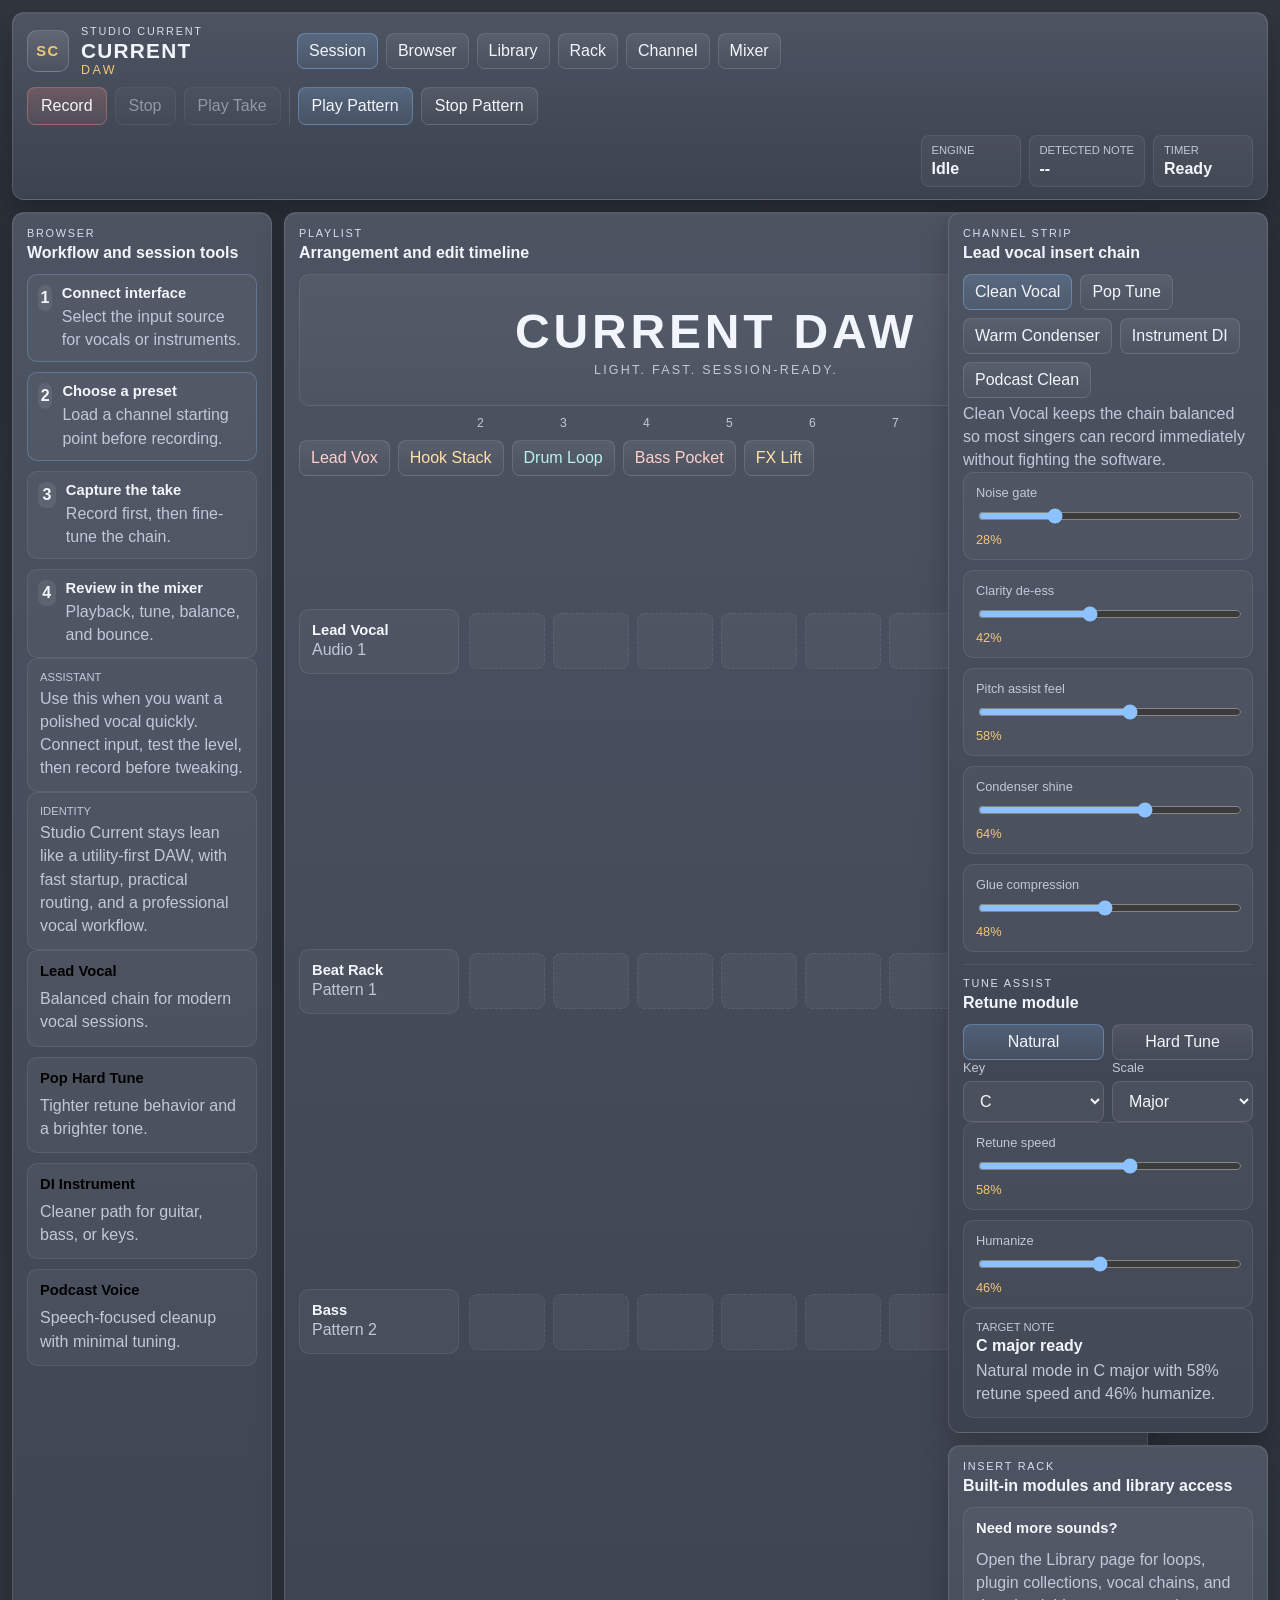
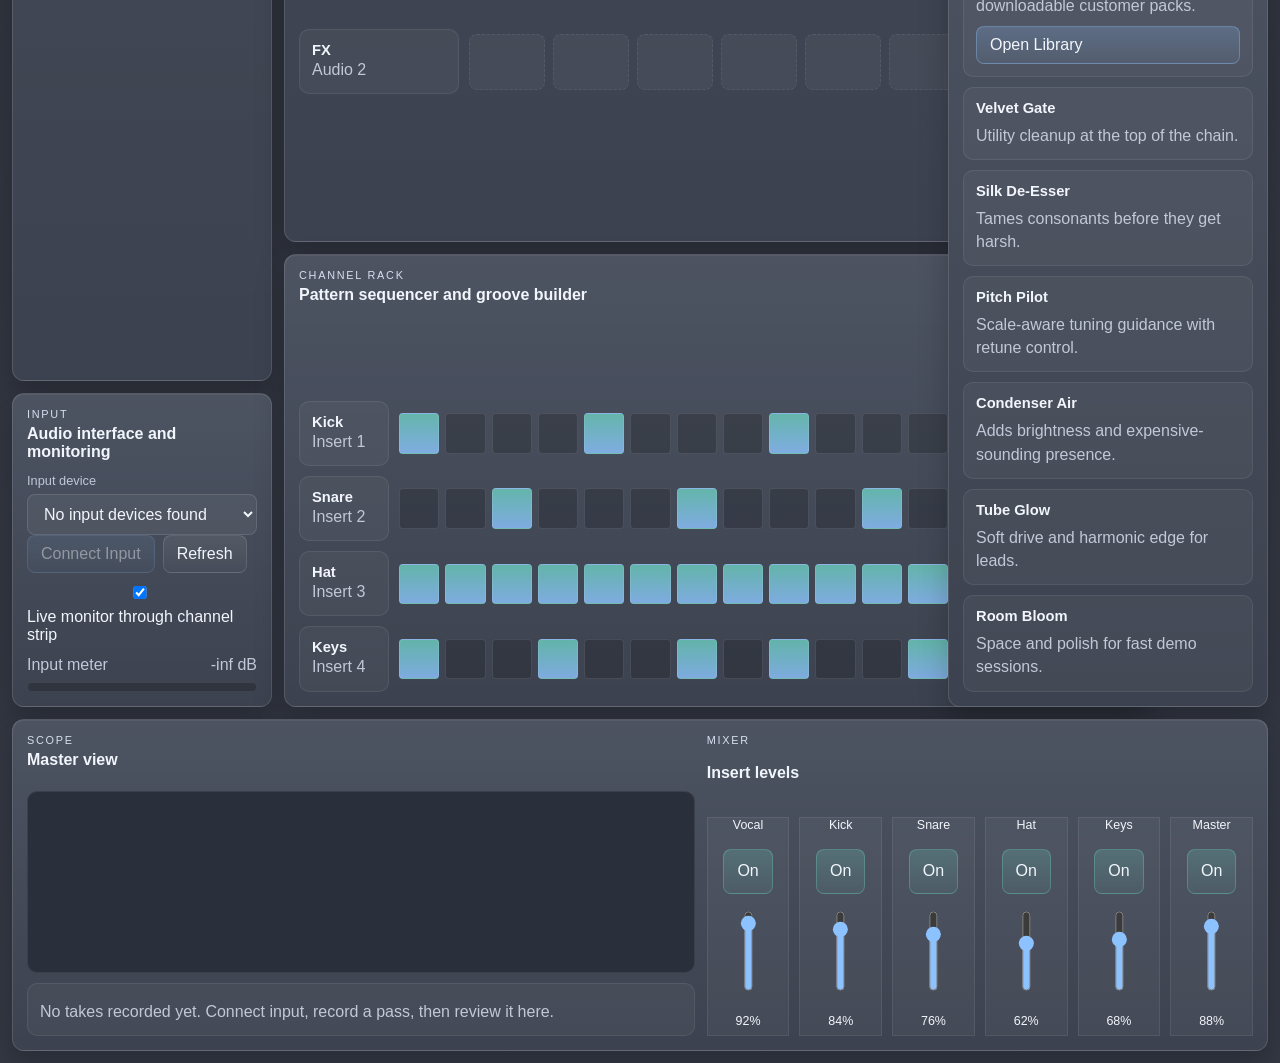
==== index.html @ 06630747 "Initial Studio Current prototype" ====
<!DOCTYPE html>
<html lang="en">
  <head>
    <meta charset="UTF-8" />
    <meta name="viewport" content="width=device-width, initial-scale=1.0" />
    <title>Studio Current</title>
    <meta
      name="description"
      content="Studio Current is a vocal-first music production platform with recording, tuning, sequencing, and mixing built into a premium studio workflow."
    />
    <meta name="theme-color" content="#0b0d12" />
    <meta property="og:title" content="Studio Current" />
    <meta
      property="og:description"
      content="A vocal-first DAW experience with modern tuning, sequencing, and mixing tools."
    />
    <meta property="og:type" content="website" />
    <meta property="og:url" content="https://www.studiocurrentdaw.com" />
    <link rel="canonical" href="https://www.studiocurrentdaw.com" />
    <link rel="manifest" href="./site.webmanifest" />
    <link rel="stylesheet" href="./styles.css" />
  </head>
  <body>
    <div class="daw-shell">
      <div class="scene-decor" aria-hidden="true">
        <div class="scene-arch"></div>
        <div class="speaker speaker-left">
          <span class="speaker-ring speaker-ring-top"></span>
          <span class="speaker-ring speaker-ring-bottom"></span>
        </div>
        <div class="speaker speaker-right">
          <span class="speaker-ring speaker-ring-top"></span>
          <span class="speaker-ring speaker-ring-bottom"></span>
        </div>
        <div class="wave-band wave-band-left"></div>
        <div class="wave-band wave-band-right"></div>
        <div class="equalizer-aura">
          <span></span>
          <span></span>
          <span></span>
          <span></span>
          <span></span>
          <span></span>
          <span></span>
          <span></span>
        </div>
      </div>

      <header class="topbar glass-card">
        <div class="brand-mini">
          <div class="brand-lockup">
            <span class="brand-mark">SC</span>
            <div>
              <p class="eyebrow">Studio Current</p>
              <strong class="brand-title">CURRENT</strong>
              <span class="brand-subtitle">DAW</span>
            </div>
          </div>
        </div>

        <nav class="nav-cluster" aria-label="Main navigation">
          <button class="nav-chip active" data-target="session">Session</button>
          <button class="nav-chip" data-target="workflow">Browser</button>
          <a class="nav-chip nav-link" href="./library.html">Library</a>
          <button class="nav-chip" data-target="plugins">Rack</button>
          <button class="nav-chip" data-target="vocal">Channel</button>
          <button class="nav-chip" data-target="mix">Mixer</button>
        </nav>

        <div class="transport-strip">
          <button id="record-button" class="record-button">Record</button>
          <button id="stop-button" class="secondary-button" disabled>Stop</button>
          <button id="play-last-button" class="secondary-button" disabled>Play Take</button>
          <div class="divider"></div>
          <button id="pattern-play" class="primary-button">Play Pattern</button>
          <button id="pattern-stop" class="secondary-button">Stop Pattern</button>
        </div>

        <div class="status-strip">
          <div>
            <span class="status-label">Engine</span>
            <strong id="status-text">Idle</strong>
          </div>
          <div>
            <span class="status-label">Detected note</span>
            <strong id="pitch-text">--</strong>
          </div>
          <div>
            <span class="status-label">Timer</span>
            <strong id="recording-timer">Ready</strong>
          </div>
        </div>
      </header>

      <div class="workspace-grid">
        <aside class="left-column">
          <section class="browser-panel glass-card" id="workflow">
            <div class="section-heading">
              <p class="section-kicker">Browser</p>
              <h2>Workflow and session tools</h2>
            </div>

            <div class="workflow-steps">
              <div class="workflow-step pending" id="step-connect">
                <span>1</span>
                <div>
                  <strong>Connect interface</strong>
                  <p>Select the input source for vocals or instruments.</p>
                </div>
              </div>
              <div class="workflow-step pending" id="step-preset">
                <span>2</span>
                <div>
                  <strong>Choose a preset</strong>
                  <p>Load a channel starting point before recording.</p>
                </div>
              </div>
              <div class="workflow-step pending" id="step-record">
                <span>3</span>
                <div>
                  <strong>Capture the take</strong>
                  <p>Record first, then fine-tune the chain.</p>
                </div>
              </div>
              <div class="workflow-step pending" id="step-review">
                <span>4</span>
                <div>
                  <strong>Review in the mixer</strong>
                  <p>Playback, tune, balance, and bounce.</p>
                </div>
              </div>
            </div>

            <div class="assistant-note">
              <span class="status-label">Assistant</span>
              <p id="assistant-text">Start with a preset, connect your interface, and record before touching every control.</p>
            </div>

            <div class="brand-note">
              <span class="status-label">Identity</span>
              <p>Studio Current stays lean like a utility-first DAW, with fast startup, practical routing, and a professional vocal workflow.</p>
            </div>

            <div class="quick-start-stack">
              <button class="quick-start-card" data-preset="clean-vocal">
                <strong>Lead Vocal</strong>
                <p>Balanced chain for modern vocal sessions.</p>
              </button>
              <button class="quick-start-card" data-preset="pop-tune">
                <strong>Pop Hard Tune</strong>
                <p>Tighter retune behavior and a brighter tone.</p>
              </button>
              <button class="quick-start-card" data-preset="instrument-di">
                <strong>DI Instrument</strong>
                <p>Cleaner path for guitar, bass, or keys.</p>
              </button>
              <button class="quick-start-card" data-preset="podcast-clean">
                <strong>Podcast Voice</strong>
                <p>Speech-focused cleanup with minimal tuning.</p>
              </button>
            </div>
          </section>

          <section class="device-panel glass-card" id="session">
            <div class="section-heading">
              <p class="section-kicker">Input</p>
              <h2>Audio interface and monitoring</h2>
            </div>

            <label class="field">
              <span>Input device</span>
              <select id="input-device"></select>
            </label>

            <div class="button-row">
              <button id="connect-button" class="primary-button">Connect Input</button>
              <button id="refresh-button" class="secondary-button">Refresh</button>
            </div>

            <label class="toggle">
              <input type="checkbox" id="monitor-toggle" checked />
              <span>Live monitor through channel strip</span>
            </label>

            <div class="meter-block">
              <div class="meter-header">
                <span>Input meter</span>
                <span id="level-text">-inf dB</span>
              </div>
              <div class="meter-track">
                <div id="level-fill" class="meter-fill"></div>
              </div>
            </div>
          </section>
        </aside>

        <main class="center-column">
          <section class="playlist-panel glass-card">
            <div class="section-heading">
              <p class="section-kicker">Playlist</p>
              <h2>Arrangement and edit timeline</h2>
            </div>

            <div class="signature-stage" aria-hidden="true">
              <div class="wave-crown">
                <span></span>
                <span></span>
                <span></span>
                <span></span>
                <span></span>
                <span></span>
                <span></span>
                <span></span>
                <span></span>
                <span></span>
                <span></span>
                <span></span>
              </div>
              <div class="signature-lockup">
                <strong class="signature-current">CURRENT DAW</strong>
                <span class="signature-daw">Light. Fast. Session-ready.</span>
              </div>
              <div class="signature-glow signature-glow-left"></div>
              <div class="signature-glow signature-glow-right"></div>
            </div>

            <div class="timeline-ruler">
              <span>1</span>
              <span>2</span>
              <span>3</span>
              <span>4</span>
              <span>5</span>
              <span>6</span>
              <span>7</span>
              <span>8</span>
            </div>

            <div class="playlist-browser">
              <button class="clip-pill accent-coral" draggable="true" data-clip="Lead Vox">Lead Vox</button>
              <button class="clip-pill accent-gold" draggable="true" data-clip="Hook Stack">Hook Stack</button>
              <button class="clip-pill accent-teal" draggable="true" data-clip="Drum Loop">Drum Loop</button>
              <button class="clip-pill accent-coral" draggable="true" data-clip="Bass Pocket">Bass Pocket</button>
              <button class="clip-pill accent-gold" draggable="true" data-clip="FX Lift">FX Lift</button>
            </div>

            <div class="playlist-lanes">
              <div class="playlist-lane">
                <div class="lane-meta">
                  <strong>Lead Vocal</strong>
                  <span>Audio 1</span>
                </div>
                <div class="timeline-row" data-lane="lead"></div>
              </div>
              <div class="playlist-lane">
                <div class="lane-meta">
                  <strong>Beat Rack</strong>
                  <span>Pattern 1</span>
                </div>
                <div class="timeline-row" data-lane="beat"></div>
              </div>
              <div class="playlist-lane">
                <div class="lane-meta">
                  <strong>Bass</strong>
                  <span>Pattern 2</span>
                </div>
                <div class="timeline-row" data-lane="bass"></div>
              </div>
              <div class="playlist-lane">
                <div class="lane-meta">
                  <strong>FX</strong>
                  <span>Audio 2</span>
                </div>
                <div class="timeline-row" data-lane="fx"></div>
              </div>
            </div>
          </section>

          <section class="pattern-panel glass-card">
            <div class="section-heading">
              <p class="section-kicker">Channel Rack</p>
              <h2>Pattern sequencer and groove builder</h2>
            </div>

            <div class="sequencer-toolbar">
              <label class="bpm-field">
                <span>BPM</span>
                <input type="range" id="bpm-control" min="70" max="170" value="118" />
                <output id="bpm-value">118</output>
              </label>
            </div>

            <div class="step-grid">
              <div class="step-row" data-lane="kick">
                <div class="step-label">
                  <strong>Kick</strong>
                  <span>Insert 1</span>
                </div>
                <div class="step-buttons"></div>
              </div>
              <div class="step-row" data-lane="snare">
                <div class="step-label">
                  <strong>Snare</strong>
                  <span>Insert 2</span>
                </div>
                <div class="step-buttons"></div>
              </div>
              <div class="step-row" data-lane="hat">
                <div class="step-label">
                  <strong>Hat</strong>
                  <span>Insert 3</span>
                </div>
                <div class="step-buttons"></div>
              </div>
              <div class="step-row" data-lane="keys">
                <div class="step-label">
                  <strong>Keys</strong>
                  <span>Insert 4</span>
                </div>
                <div class="step-buttons"></div>
              </div>
            </div>
          </section>
        </main>

        <aside class="right-column">
          <section class="channel-panel glass-card" id="vocal">
            <div class="section-heading">
              <p class="section-kicker">Channel Strip</p>
              <h2>Lead vocal insert chain</h2>
            </div>

            <div class="preset-toolbar">
              <button class="preset-pill active" data-preset="clean-vocal">Clean Vocal</button>
              <button class="preset-pill" data-preset="pop-tune">Pop Tune</button>
              <button class="preset-pill" data-preset="warm-condenser">Warm Condenser</button>
              <button class="preset-pill" data-preset="instrument-di">Instrument DI</button>
              <button class="preset-pill" data-preset="podcast-clean">Podcast Clean</button>
            </div>

            <p class="helper-text" id="preset-description">
              Clean Vocal keeps the chain balanced so most singers can record immediately without fighting the software.
            </p>

            <div class="control-list">
              <label class="slider-field">
                <span>Noise gate</span>
                <input type="range" id="gate-control" min="0" max="100" value="28" />
                <output id="gate-value">28%</output>
              </label>
              <label class="slider-field">
                <span>Clarity de-ess</span>
                <input type="range" id="deess-control" min="0" max="100" value="42" />
                <output id="deess-value">42%</output>
              </label>
              <label class="slider-field">
                <span>Pitch assist feel</span>
                <input type="range" id="pitch-control" min="0" max="100" value="58" />
                <output id="pitch-value">58%</output>
              </label>
              <label class="slider-field">
                <span>Condenser shine</span>
                <input type="range" id="air-control" min="0" max="100" value="64" />
                <output id="air-value">64%</output>
              </label>
              <label class="slider-field">
                <span>Glue compression</span>
                <input type="range" id="comp-control" min="0" max="100" value="48" />
                <output id="comp-value">48%</output>
              </label>
            </div>

            <div class="tune-panel">
              <div class="section-heading compact-heading">
                <p class="section-kicker">Tune Assist</p>
                <h2>Retune module</h2>
              </div>

              <div class="mode-row">
                <button class="mode-pill active" type="button" data-mode="natural">Natural</button>
                <button class="mode-pill" type="button" data-mode="hard">Hard Tune</button>
              </div>

              <div class="select-grid">
                <label class="field">
                  <span>Key</span>
                  <select id="key-select">
                    <option value="C">C</option>
                    <option value="C#">C#</option>
                    <option value="D">D</option>
                    <option value="D#">D#</option>
                    <option value="E">E</option>
                    <option value="F">F</option>
                    <option value="F#">F#</option>
                    <option value="G">G</option>
                    <option value="G#">G#</option>
                    <option value="A">A</option>
                    <option value="A#">A#</option>
                    <option value="B">B</option>
                  </select>
                </label>
                <label class="field">
                  <span>Scale</span>
                  <select id="scale-select">
                    <option value="major">Major</option>
                    <option value="minor">Minor</option>
                    <option value="pentatonic">Pentatonic</option>
                    <option value="chromatic">Chromatic</option>
                  </select>
                </label>
              </div>

              <div class="control-list compact-list">
                <label class="slider-field">
                  <span>Retune speed</span>
                  <input type="range" id="retune-control" min="0" max="100" value="68" />
                  <output id="retune-value">68%</output>
                </label>
                <label class="slider-field">
                  <span>Humanize</span>
                  <input type="range" id="humanize-control" min="0" max="100" value="34" />
                  <output id="humanize-value">34%</output>
                </label>
              </div>

              <div class="target-panel">
                <span class="status-label">Target note</span>
                <strong id="target-note">C major ready</strong>
                <p id="tune-summary">Natural mode keeps note guidance smoother and less robotic.</p>
              </div>
            </div>
          </section>

          <section class="plugin-panel glass-card" id="plugins">
            <div class="section-heading">
              <p class="section-kicker">Insert Rack</p>
              <h2>Built-in modules and library access</h2>
            </div>

            <div class="plugin-library-callout">
              <strong>Need more sounds?</strong>
              <p>Open the Library page for loops, plugin collections, vocal chains, and downloadable customer packs.</p>
              <a class="primary-button inline-link" href="./library.html">Open Library</a>
            </div>

            <div class="plugin-cards">
              <div class="plugin-card">
                <strong>Velvet Gate</strong>
                <p>Utility cleanup at the top of the chain.</p>
              </div>
              <div class="plugin-card">
                <strong>Silk De-Esser</strong>
                <p>Tames consonants before they get harsh.</p>
              </div>
              <div class="plugin-card">
                <strong>Pitch Pilot</strong>
                <p>Scale-aware tuning guidance with retune control.</p>
              </div>
              <div class="plugin-card">
                <strong>Condenser Air</strong>
                <p>Adds brightness and expensive-sounding presence.</p>
              </div>
              <div class="plugin-card">
                <strong>Tube Glow</strong>
                <p>Soft drive and harmonic edge for leads.</p>
              </div>
              <div class="plugin-card">
                <strong>Room Bloom</strong>
                <p>Space and polish for fast demo sessions.</p>
              </div>
            </div>
          </section>
        </aside>
      </div>

      <footer class="bottom-dock glass-card" id="mix">
        <section class="scope-panel">
          <div class="section-heading compact-heading">
            <p class="section-kicker">Scope</p>
            <h2>Master view</h2>
          </div>
          <canvas id="visualizer" width="960" height="260" aria-label="Live waveform visualizer"></canvas>
          <div class="take-zone">
            <div id="take-empty" class="take-empty">No takes recorded yet. Connect input, record a pass, then review it here.</div>
            <div id="take-player" class="take-player hidden">
              <audio id="take-audio" controls></audio>
              <a id="download-link" class="secondary-button download-link" download="studio-current-take.webm">Download Take</a>
            </div>
          </div>
        </section>

        <section class="mixer-panel">
          <div class="section-heading compact-heading">
            <p class="section-kicker">Mixer</p>
            <h2>Insert levels</h2>
          </div>

          <div class="mixer-strips" id="mixer-strips">
            <div class="mixer-strip" data-strip="vocal">
              <span class="strip-name">Vocal</span>
              <button class="strip-toggle active" data-action="mute">Mute</button>
              <input class="strip-fader" data-strip="vocal" type="range" min="0" max="100" value="92" orient="vertical" />
              <span class="strip-readout" data-readout="vocal">92%</span>
            </div>
            <div class="mixer-strip" data-strip="kick">
              <span class="strip-name">Kick</span>
              <button class="strip-toggle active" data-action="mute">Mute</button>
              <input class="strip-fader" data-strip="kick" type="range" min="0" max="100" value="84" orient="vertical" />
              <span class="strip-readout" data-readout="kick">84%</span>
            </div>
            <div class="mixer-strip" data-strip="snare">
              <span class="strip-name">Snare</span>
              <button class="strip-toggle active" data-action="mute">Mute</button>
              <input class="strip-fader" data-strip="snare" type="range" min="0" max="100" value="76" orient="vertical" />
              <span class="strip-readout" data-readout="snare">76%</span>
            </div>
            <div class="mixer-strip" data-strip="hat">
              <span class="strip-name">Hat</span>
              <button class="strip-toggle active" data-action="mute">Mute</button>
              <input class="strip-fader" data-strip="hat" type="range" min="0" max="100" value="62" orient="vertical" />
              <span class="strip-readout" data-readout="hat">62%</span>
            </div>
            <div class="mixer-strip" data-strip="keys">
              <span class="strip-name">Keys</span>
              <button class="strip-toggle active" data-action="mute">Mute</button>
              <input class="strip-fader" data-strip="keys" type="range" min="0" max="100" value="68" orient="vertical" />
              <span class="strip-readout" data-readout="keys">68%</span>
            </div>
            <div class="mixer-strip" data-strip="master">
              <span class="strip-name">Master</span>
              <button class="strip-toggle active" data-action="mute">Mute</button>
              <input class="strip-fader" data-strip="master" type="range" min="0" max="100" value="88" orient="vertical" />
              <span class="strip-readout" data-readout="master">88%</span>
            </div>
          </div>
        </section>
      </footer>
    </div>

    <script src="./app.js"></script>
  </body>
</html>
---- styles.css ----
:root {
  --bg: #2b2f37;
  --bg-2: #313641;
  --panel: #3a404d;
  --panel-2: #434a59;
  --panel-3: #4a5263;
  --line: rgba(255, 255, 255, 0.12);
  --line-strong: rgba(255, 255, 255, 0.22);
  --text: #f2f5fb;
  --muted: #c1c8d7;
  --accent: #8cc2ff;
  --accent-2: #6dd3c3;
  --gold: #f3c77a;
  --red: #f38b86;
  --shadow: 0 14px 30px rgba(0, 0, 0, 0.22);
  --panel-shadow: inset 0 1px 0 rgba(255, 255, 255, 0.05);
}

* {
  box-sizing: border-box;
}

html,
body {
  margin: 0;
  min-height: 100%;
}

body {
  font-family: "Segoe UI Variable Text", "Aptos", sans-serif;
  color: var(--text);
  background:
    linear-gradient(180deg, rgba(255, 255, 255, 0.03), transparent 180px),
    linear-gradient(180deg, #2b2f37 0%, #333844 100%);
}

button,
input,
select,
audio {
  font: inherit;
}

.daw-shell,
.library-shell {
  display: grid;
  grid-template-rows: auto 1fr auto;
  gap: 12px;
  min-height: 100vh;
  padding: 12px;
}

.glass-card {
  position: relative;
  border: 1px solid var(--line);
  border-radius: 12px;
  background:
    linear-gradient(180deg, rgba(255, 255, 255, 0.05), rgba(255, 255, 255, 0.01)),
    linear-gradient(180deg, var(--panel-2), var(--panel));
  box-shadow: var(--panel-shadow), var(--shadow);
}

.topbar {
  display: grid;
  grid-template-columns: 260px 1fr auto 300px;
  gap: 10px;
  align-items: center;
  padding: 12px 14px;
}

.library-topbar {
  grid-template-columns: 280px 1fr 280px;
}

.brand-lockup {
  display: flex;
  gap: 12px;
  align-items: center;
}

.brand-mark {
  display: grid;
  place-items: center;
  width: 42px;
  height: 42px;
  border-radius: 10px;
  border: 1px solid rgba(255, 255, 255, 0.18);
  background: linear-gradient(180deg, rgba(255, 255, 255, 0.12), rgba(255, 255, 255, 0.03));
  color: var(--gold);
  font-size: 0.92rem;
  font-weight: 700;
  letter-spacing: 0.1em;
}

.eyebrow,
.section-kicker {
  margin: 0 0 2px;
  font-size: 0.68rem;
  letter-spacing: 0.16em;
  text-transform: uppercase;
  color: #d7dfef;
}

.brand-title {
  display: block;
  font-size: 1.3rem;
  font-weight: 700;
  letter-spacing: 0.06em;
}

.brand-subtitle {
  display: block;
  font-size: 0.78rem;
  letter-spacing: 0.2em;
  text-transform: uppercase;
  color: var(--gold);
}

.library-brand-title {
  font-size: 1.25rem;
}

.library-brand-subtitle {
  color: var(--muted);
}

.nav-cluster,
.transport-strip,
.status-strip,
.button-row,
.preset-toolbar,
.playlist-browser,
.market-badges,
.market-meta {
  display: flex;
  gap: 8px;
  flex-wrap: wrap;
}

.nav-chip,
.primary-button,
.secondary-button,
.record-button,
.preset-pill,
.mode-pill,
.clip-pill,
.strip-toggle,
.download-link,
.inline-link {
  border: 1px solid var(--line);
  background: linear-gradient(180deg, rgba(255, 255, 255, 0.08), rgba(255, 255, 255, 0.02));
  color: var(--text);
  border-radius: 8px;
  cursor: pointer;
  text-decoration: none;
  transition: background 140ms ease, border-color 140ms ease, transform 140ms ease;
}

.nav-chip,
.preset-pill,
.mode-pill,
.clip-pill {
  padding: 8px 11px;
}

.primary-button,
.secondary-button,
.record-button,
.download-link,
.strip-toggle,
.inline-link {
  padding: 9px 13px;
}

.nav-link {
  display: inline-flex;
  align-items: center;
}

.nav-chip.active,
.preset-pill.active,
.mode-pill.active {
  background: linear-gradient(180deg, rgba(140, 194, 255, 0.2), rgba(140, 194, 255, 0.08));
  border-color: rgba(140, 194, 255, 0.38);
}

.primary-button,
.inline-link {
  background: linear-gradient(180deg, rgba(140, 194, 255, 0.22), rgba(140, 194, 255, 0.08));
  border-color: rgba(140, 194, 255, 0.36);
}

.record-button {
  background: linear-gradient(180deg, rgba(243, 139, 134, 0.22), rgba(243, 139, 134, 0.08));
  border-color: rgba(243, 139, 134, 0.38);
}

.status-strip {
  justify-content: flex-end;
}

.status-strip > div,
.library-summary > div {
  min-width: 100px;
  padding: 8px 10px;
  border-radius: 8px;
  border: 1px solid rgba(255, 255, 255, 0.08);
  background: rgba(255, 255, 255, 0.04);
}

.status-label {
  display: block;
  margin-bottom: 4px;
  font-size: 0.7rem;
  text-transform: uppercase;
  color: var(--muted);
}

.divider {
  width: 1px;
  min-height: 32px;
  background: rgba(255, 255, 255, 0.12);
}

.workspace-grid {
  display: grid;
  grid-template-columns: 290px minmax(0, 1fr) 350px;
  gap: 12px;
  min-height: 0;
}

.left-column,
.center-column,
.right-column {
  display: grid;
  gap: 12px;
  min-height: 0;
}

.left-column {
  grid-template-rows: minmax(0, 1fr) auto;
}

.center-column {
  grid-template-rows: minmax(0, 1fr) auto;
}

.right-column {
  grid-template-rows: minmax(0, 1fr) auto;
}

.browser-panel,
.device-panel,
.playlist-panel,
.pattern-panel,
.channel-panel,
.plugin-panel,
.bottom-dock,
.library-hero,
.market-section {
  padding: 14px;
}

.browser-panel,
.playlist-panel,
.channel-panel {
  min-height: 0;
}

.section-heading {
  display: grid;
  gap: 3px;
  margin-bottom: 12px;
}

.section-heading h2 {
  margin: 0;
  font-size: 1rem;
  font-weight: 650;
}

.workflow-steps,
.quick-start-stack,
.control-list,
.compact-list,
.plugin-cards,
.playlist-lanes,
.step-grid,
.market-grid,
.packs-table,
.library-grid {
  display: grid;
  gap: 10px;
}

.workflow-step,
.quick-start-card,
.plugin-card,
.take-zone,
.target-panel,
.timeline-slot,
.mixer-strip,
.assistant-note,
.brand-note,
.lane-meta,
.step-label,
.slider-field,
.plugin-library-callout,
.market-card,
.pack-row {
  border: 1px solid rgba(255, 255, 255, 0.08);
  background: rgba(255, 255, 255, 0.04);
}

.workflow-step {
  display: flex;
  gap: 10px;
  padding: 10px;
  border-radius: 10px;
}

.workflow-step span {
  display: grid;
  place-items: center;
  width: 26px;
  height: 26px;
  border-radius: 7px;
  background: rgba(255, 255, 255, 0.08);
  font-weight: 700;
}

.workflow-step.current {
  border-color: rgba(140, 194, 255, 0.28);
}

.workflow-step.done {
  border-color: rgba(109, 211, 195, 0.28);
}

.workflow-step strong,
.quick-start-card strong,
.plugin-card strong,
.step-label strong,
.lane-meta strong,
.market-card strong,
.plugin-library-callout strong {
  display: block;
  font-size: 0.92rem;
}

.workflow-step p,
.quick-start-card p,
.plugin-card p,
.assistant-note p,
.helper-text,
.lane-meta span,
.step-label span,
.target-panel p,
.take-empty,
.brand-note p,
.market-card p,
.plugin-library-callout p,
.library-copy {
  margin: 4px 0 0;
  color: var(--muted);
  line-height: 1.45;
}

.assistant-note,
.brand-note,
.plugin-library-callout,
.market-card,
.pack-row,
.target-panel,
.take-zone,
.lane-meta,
.step-label,
.slider-field {
  padding: 12px;
  border-radius: 10px;
}

.quick-start-card,
.plugin-card {
  display: grid;
  gap: 4px;
  width: 100%;
  padding: 12px;
  text-align: left;
  border-radius: 10px;
}

.field,
.slider-field,
.toggle,
.bpm-field {
  display: grid;
  gap: 6px;
}

.field span,
.slider-field span,
.bpm-field span {
  font-size: 0.8rem;
  color: var(--muted);
}

select,
input[type="range"] {
  width: 100%;
}

select {
  padding: 10px 12px;
  border-radius: 8px;
  border: 1px solid var(--line);
  background: rgba(255, 255, 255, 0.05);
  color: var(--text);
}

input[type="range"] {
  accent-color: var(--accent);
}

.toggle {
  margin: 10px 0 12px;
}

.toggle input {
  margin-right: 8px;
}

.meter-block {
  margin-top: 8px;
}

.meter-header {
  display: flex;
  justify-content: space-between;
  margin-bottom: 8px;
  color: var(--muted);
}

.meter-track {
  overflow: hidden;
  height: 10px;
  border-radius: 999px;
  background: rgba(0, 0, 0, 0.22);
  border: 1px solid rgba(255, 255, 255, 0.08);
}

.meter-fill {
  width: 0%;
  height: 100%;
  background: linear-gradient(90deg, var(--accent-2), var(--accent), var(--gold));
}

.playlist-panel {
  display: grid;
  grid-template-rows: auto auto auto auto 1fr;
  min-height: 0;
}

.signature-stage {
  display: grid;
  place-items: center;
  min-height: 132px;
  margin-bottom: 10px;
  padding: 14px;
  border-radius: 10px;
  border: 1px solid rgba(255, 255, 255, 0.08);
  background: linear-gradient(180deg, rgba(255, 255, 255, 0.05), rgba(255, 255, 255, 0.02));
}

.signature-lockup {
  display: grid;
  gap: 4px;
  justify-items: center;
}

.signature-current {
  font-size: clamp(2rem, 4vw, 3rem);
  font-weight: 700;
  letter-spacing: 0.08em;
}

.signature-daw {
  font-size: 0.78rem;
  letter-spacing: 0.18em;
  text-transform: uppercase;
  color: var(--muted);
}

.wave-crown,
.signature-glow,
.scene-decor,
.daw-shell::before,
.bottom-dock::before {
  display: none;
}

.timeline-ruler {
  display: grid;
  grid-template-columns: 170px repeat(8, minmax(0, 1fr));
  gap: 8px;
  margin-bottom: 10px;
  color: var(--muted);
  font-size: 0.76rem;
}

.timeline-ruler span:first-child {
  visibility: hidden;
}

.playlist-lane {
  display: grid;
  grid-template-columns: 160px 1fr;
  gap: 10px;
  align-items: center;
}

.timeline-row {
  display: grid;
  grid-template-columns: repeat(8, minmax(76px, 1fr));
  gap: 8px;
}

.timeline-slot {
  min-height: 56px;
  padding: 6px;
  border-radius: 8px;
  border-style: dashed;
}

.timeline-slot.over {
  border-color: rgba(140, 194, 255, 0.45);
}

.timeline-clip {
  display: grid;
  place-items: center;
  width: 100%;
  height: 100%;
  padding: 8px 10px;
  border-radius: 6px;
  background: linear-gradient(180deg, rgba(140, 194, 255, 0.22), rgba(140, 194, 255, 0.1));
  border: 1px solid rgba(140, 194, 255, 0.24);
  color: var(--text);
  font-size: 0.82rem;
  cursor: grab;
}

.pattern-panel {
  display: grid;
  gap: 10px;
}

.sequencer-toolbar {
  display: flex;
  justify-content: flex-end;
}

.step-row {
  display: grid;
  grid-template-columns: 90px 1fr;
  gap: 10px;
  align-items: center;
}

.step-buttons {
  display: grid;
  grid-template-columns: repeat(16, minmax(18px, 1fr));
  gap: 6px;
}

.step-button {
  aspect-ratio: 1 / 1;
  border-radius: 4px;
  border: 1px solid rgba(255, 255, 255, 0.1);
  background: rgba(0, 0, 0, 0.18);
  cursor: pointer;
}

.step-button.active {
  background: linear-gradient(180deg, rgba(109, 211, 195, 0.78), rgba(140, 194, 255, 0.82));
}

.step-button.current {
  outline: 2px solid rgba(243, 199, 122, 0.75);
  outline-offset: 1px;
}

.channel-panel,
.plugin-panel {
  overflow: auto;
}

.slider-field output {
  color: var(--gold);
  font-size: 0.8rem;
}

.tune-panel {
  margin-top: 12px;
  padding-top: 12px;
  border-top: 1px solid rgba(255, 255, 255, 0.08);
}

.mode-row,
.select-grid {
  display: grid;
  grid-template-columns: repeat(2, minmax(0, 1fr));
  gap: 8px;
}

.plugin-library-callout {
  display: grid;
  gap: 8px;
  margin-bottom: 10px;
}

.plugin-cards {
  grid-template-columns: 1fr;
}

.bottom-dock {
  display: grid;
  grid-template-columns: minmax(0, 1.1fr) minmax(420px, 0.9fr);
  gap: 12px;
  min-height: 240px;
}

.scope-panel,
.mixer-panel {
  display: grid;
  gap: 10px;
}

.scope-panel canvas {
  width: 100%;
  height: auto;
  border-radius: 10px;
  background: #2a303b;
  border: 1px solid rgba(255, 255, 255, 0.08);
}

.take-player {
  display: grid;
  gap: 10px;
}

.hidden {
  display: none;
}

.mixer-strips {
  display: grid;
  grid-template-columns: repeat(6, minmax(82px, 1fr));
  gap: 10px;
}

.mixer-strip {
  display: grid;
  justify-items: center;
  gap: 10px;
}

.strip-name,
.strip-readout {
  font-size: 0.78rem;
}

.strip-toggle.active {
  border-color: rgba(109, 211, 195, 0.32);
  background: linear-gradient(180deg, rgba(109, 211, 195, 0.22), rgba(109, 211, 195, 0.08));
}

.strip-fader {
  width: 128px;
  height: 26px;
  margin: 34px 0;
  transform: rotate(-90deg);
}

.library-body {
  background: linear-gradient(180deg, #2b2f37 0%, #333844 100%);
}

.library-grid {
  grid-template-columns: 1fr;
  align-content: start;
}

.library-controls {
  display: grid;
  grid-template-columns: minmax(220px, 340px) 1fr;
  gap: 12px;
  align-items: end;
}

.library-search {
  display: grid;
  gap: 6px;
}

.library-search span {
  font-size: 0.8rem;
  color: var(--muted);
}

.library-search input {
  width: 100%;
  padding: 10px 12px;
  border-radius: 8px;
  border: 1px solid var(--line);
  background: rgba(255, 255, 255, 0.05);
  color: var(--text);
}

.genre-tabs {
  display: flex;
  gap: 8px;
  flex-wrap: wrap;
}

.genre-tab {
  padding: 9px 12px;
  border-radius: 999px;
  border: 1px solid var(--line);
  background: rgba(255, 255, 255, 0.04);
  color: var(--text);
  cursor: pointer;
}

.genre-tab.active {
  background: linear-gradient(180deg, rgba(140, 194, 255, 0.2), rgba(140, 194, 255, 0.08));
  border-color: rgba(140, 194, 255, 0.38);
}

.library-results {
  margin: 0;
  color: var(--muted);
  font-size: 0.84rem;
}

.library-hero,
.market-section {
  display: grid;
  gap: 10px;
}

.market-badges span,
.market-meta span {
  padding: 8px 10px;
  border-radius: 999px;
  border: 1px solid rgba(255, 255, 255, 0.08);
  background: rgba(255, 255, 255, 0.04);
  color: var(--muted);
  font-size: 0.8rem;
}

.market-grid {
  grid-template-columns: repeat(3, minmax(0, 1fr));
}

.market-actions {
  display: flex;
  justify-content: space-between;
  gap: 10px;
  align-items: center;
  margin-top: 8px;
}

.install-state {
  color: var(--muted);
  font-size: 0.8rem;
}

.library-action.is-complete {
  border-color: rgba(109, 211, 195, 0.34);
  background: linear-gradient(180deg, rgba(109, 211, 195, 0.24), rgba(109, 211, 195, 0.08));
}

.packs-table {
  border-radius: 10px;
  overflow: hidden;
}

.pack-row {
  display: grid;
  grid-template-columns: 1.1fr 1fr 1.3fr 0.7fr 120px;
  gap: 12px;
  border-radius: 0;
  align-items: center;
}

.pack-head {
  background: rgba(255, 255, 255, 0.08);
  font-weight: 700;
}

.pack-tier {
  color: var(--gold);
}

.pack-action {
  justify-self: end;
}

.hidden-market-item {
  display: none !important;
}

.accent-coral {
  color: #ffd0cb;
}

.accent-gold {
  color: #ffe1a9;
}

.accent-teal {
  color: #b8f1ea;
}

button:hover,
.download-link:hover,
.inline-link:hover,
.nav-link:hover {
  transform: translateY(-1px);
}

button:disabled {
  opacity: 0.45;
  cursor: not-allowed;
  transform: none;
}

@media (max-width: 1300px) {
  .workspace-grid {
    grid-template-columns: 260px minmax(0, 1fr) 320px;
  }

  .topbar {
    grid-template-columns: 260px 1fr;
  }

  .transport-strip,
  .status-strip {
    grid-column: span 2;
  }

  .library-topbar {
    grid-template-columns: 1fr;
  }
}

@media (max-width: 1100px) {
  .workspace-grid,
  .bottom-dock,
  .market-grid {
    grid-template-columns: 1fr;
  }

  .left-column,
  .center-column,
  .right-column {
    grid-template-rows: auto;
  }
}

@media (max-width: 760px) {
  .daw-shell,
  .library-shell {
    padding: 8px;
  }

  .topbar,
  .timeline-ruler,
  .playlist-lane,
  .step-row,
  .mode-row,
  .select-grid,
  .pack-row,
  .library-controls {
    grid-template-columns: 1fr;
  }

  .timeline-ruler span:first-child {
    display: none;
  }

  .timeline-row {
    grid-template-columns: repeat(4, minmax(0, 1fr));
  }

  .step-buttons {
    grid-template-columns: repeat(8, minmax(0, 1fr));
  }

  .mixer-strips {
    grid-template-columns: repeat(3, minmax(0, 1fr));
  }
}
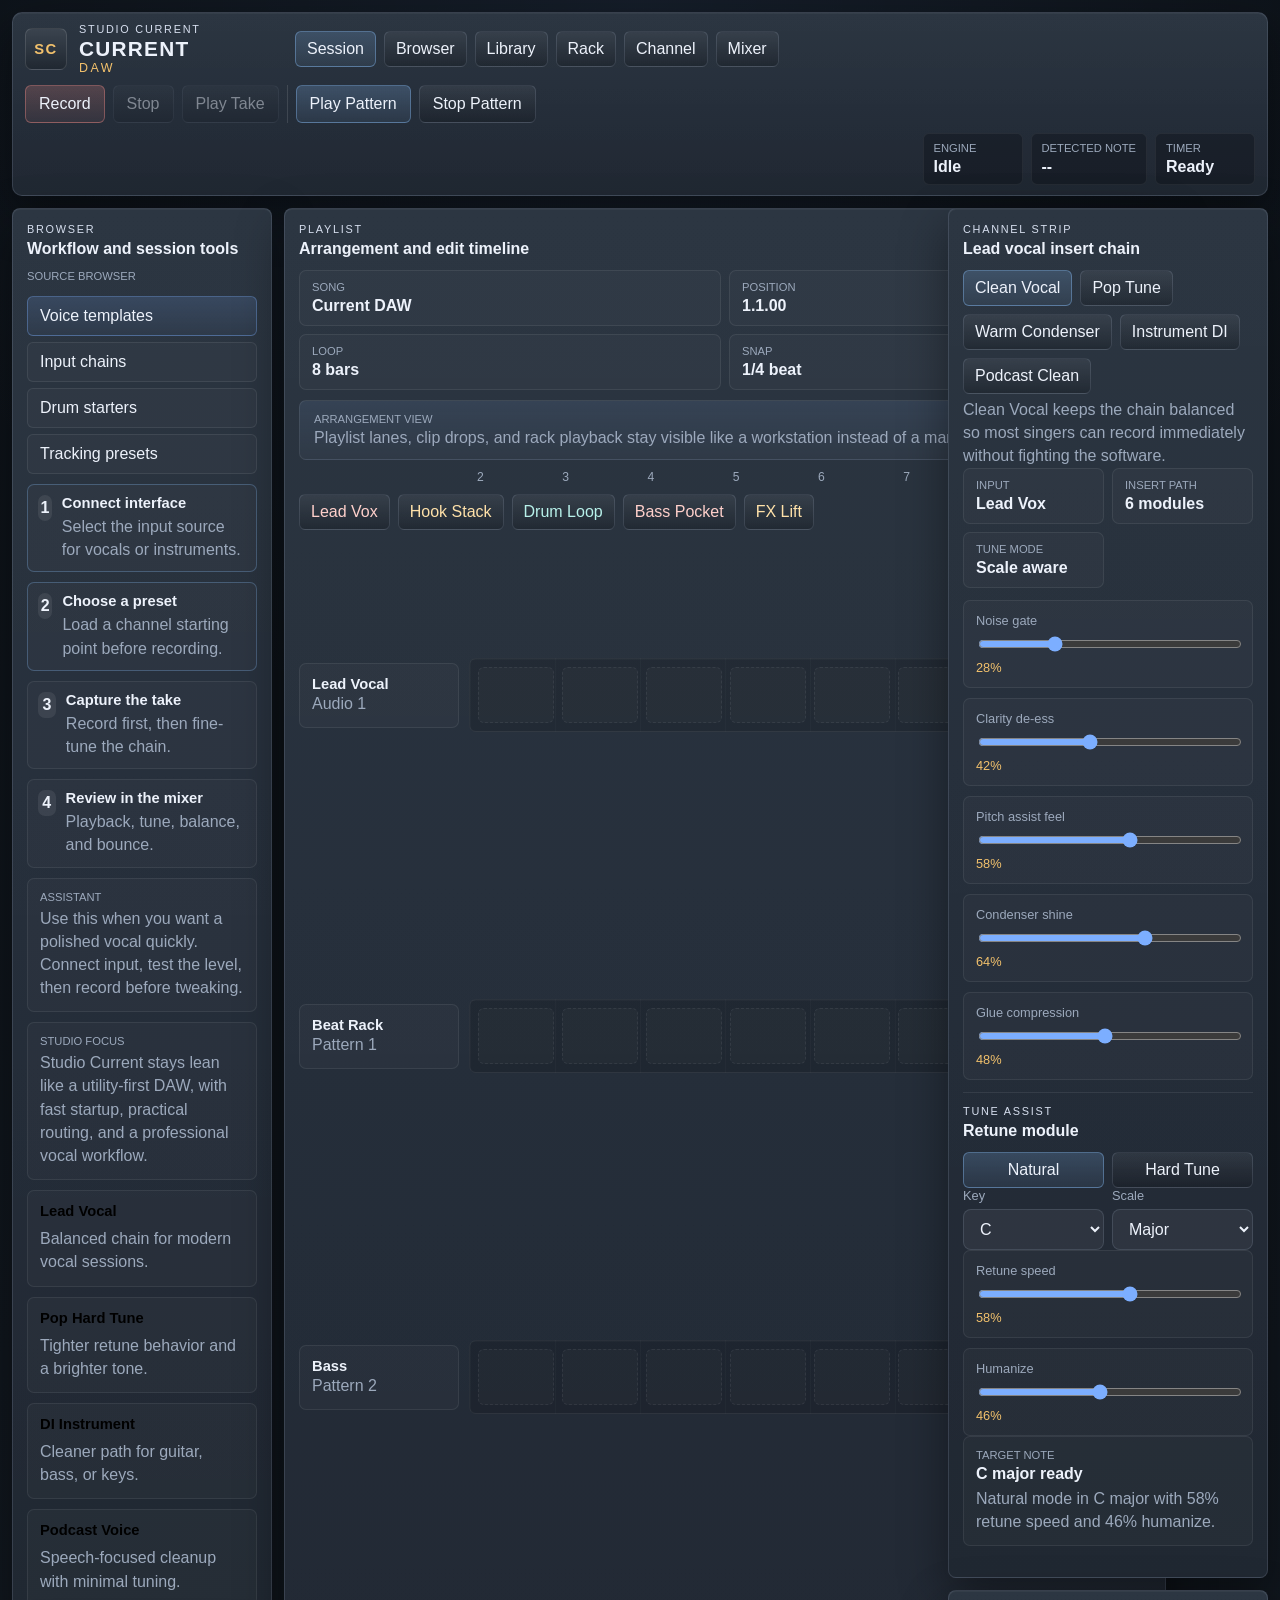
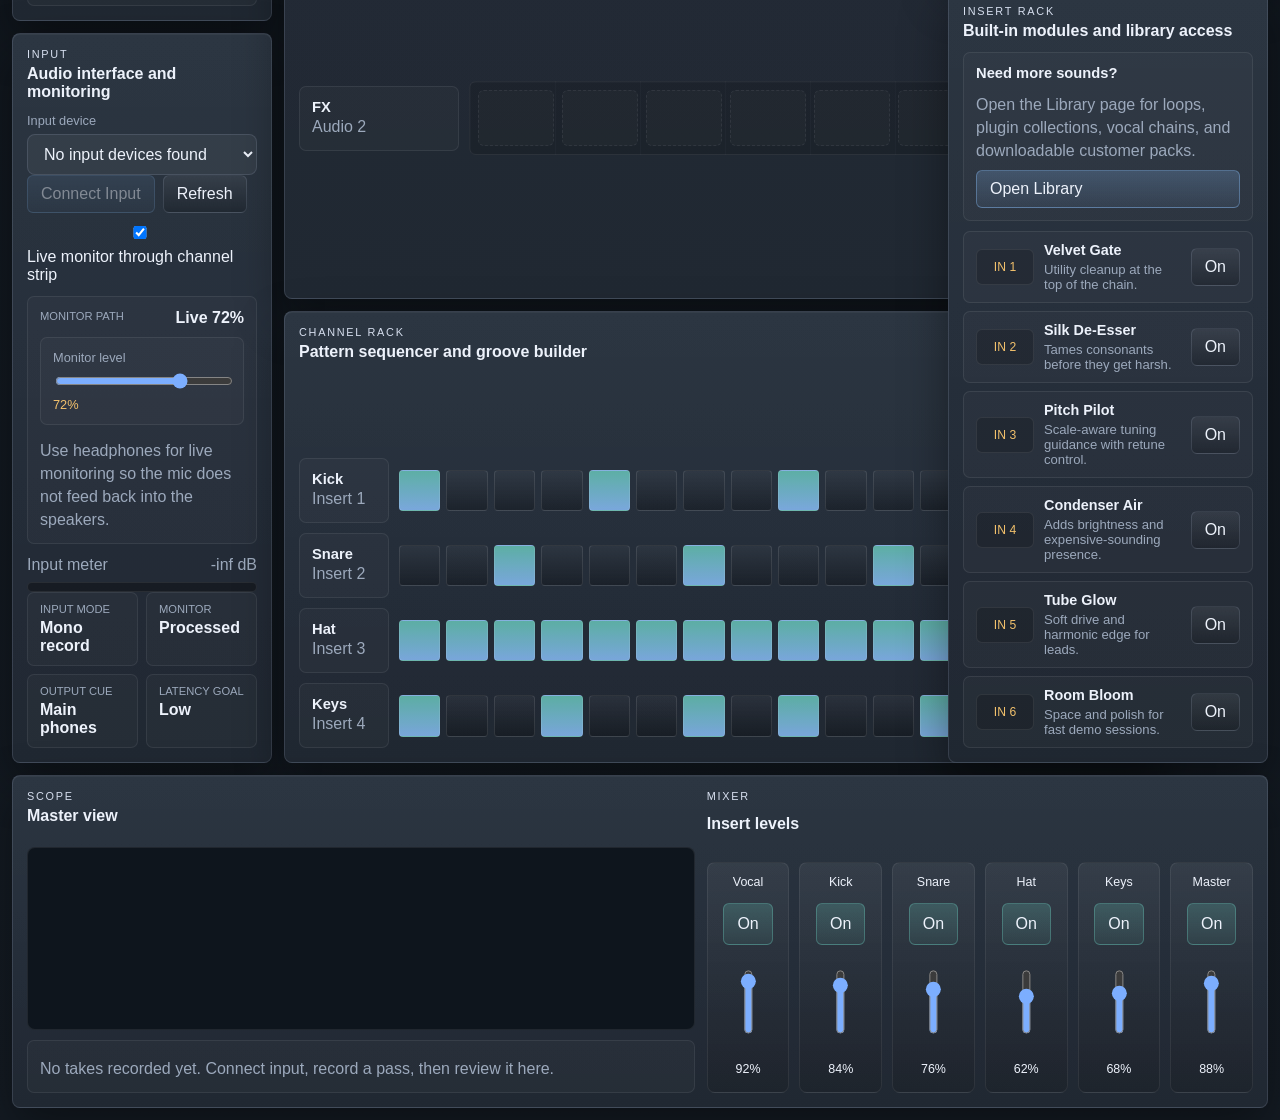
==== commit 015c35bd: "Refine DAW shell and live monitoring" ====
--- a/index.html
+++ b/index.html
@@ -15,8 +15,8 @@
       content="A vocal-first DAW experience with modern tuning, sequencing, and mixing tools."
     />
     <meta property="og:type" content="website" />
-    <meta property="og:url" content="https://www.studiocurrentdaw.com" />
-    <link rel="canonical" href="https://www.studiocurrentdaw.com" />
+    <meta property="og:url" content="https://studio-current-1cicjp279-jhenderson02000-2237s-projects.vercel.app" />
+    <link rel="canonical" href="https://studio-current-1cicjp279-jhenderson02000-2237s-projects.vercel.app" />
     <link rel="manifest" href="./site.webmanifest" />
     <link rel="stylesheet" href="./styles.css" />
   </head>
@@ -100,64 +100,76 @@
               <h2>Workflow and session tools</h2>
             </div>
 
-            <div class="workflow-steps">
-              <div class="workflow-step pending" id="step-connect">
-                <span>1</span>
-                <div>
-                  <strong>Connect interface</strong>
-                  <p>Select the input source for vocals or instruments.</p>
-                </div>
-              </div>
-              <div class="workflow-step pending" id="step-preset">
-                <span>2</span>
-                <div>
-                  <strong>Choose a preset</strong>
-                  <p>Load a channel starting point before recording.</p>
-                </div>
-              </div>
-              <div class="workflow-step pending" id="step-record">
-                <span>3</span>
-                <div>
-                  <strong>Capture the take</strong>
-                  <p>Record first, then fine-tune the chain.</p>
-                </div>
-              </div>
-              <div class="workflow-step pending" id="step-review">
-                <span>4</span>
-                <div>
-                  <strong>Review in the mixer</strong>
-                  <p>Playback, tune, balance, and bounce.</p>
-                </div>
-              </div>
-            </div>
-
-            <div class="assistant-note">
-              <span class="status-label">Assistant</span>
-              <p id="assistant-text">Start with a preset, connect your interface, and record before touching every control.</p>
-            </div>
-
-            <div class="brand-note">
-              <span class="status-label">Identity</span>
-              <p>Studio Current stays lean like a utility-first DAW, with fast startup, practical routing, and a professional vocal workflow.</p>
-            </div>
-
-            <div class="quick-start-stack">
-              <button class="quick-start-card" data-preset="clean-vocal">
-                <strong>Lead Vocal</strong>
-                <p>Balanced chain for modern vocal sessions.</p>
-              </button>
-              <button class="quick-start-card" data-preset="pop-tune">
-                <strong>Pop Hard Tune</strong>
-                <p>Tighter retune behavior and a brighter tone.</p>
-              </button>
-              <button class="quick-start-card" data-preset="instrument-di">
-                <strong>DI Instrument</strong>
-                <p>Cleaner path for guitar, bass, or keys.</p>
-              </button>
-              <button class="quick-start-card" data-preset="podcast-clean">
-                <strong>Podcast Voice</strong>
-                <p>Speech-focused cleanup with minimal tuning.</p>
-              </button>
+            <div class="browser-stack">
+              <div class="browser-group">
+                <span class="status-label">Source Browser</span>
+                <div class="browser-list">
+                  <button class="browser-item is-active" type="button">Voice templates</button>
+                  <button class="browser-item" type="button">Input chains</button>
+                  <button class="browser-item" type="button">Drum starters</button>
+                  <button class="browser-item" type="button">Tracking presets</button>
+                </div>
+              </div>
+
+              <div class="workflow-steps">
+                <div class="workflow-step pending" id="step-connect">
+                  <span>1</span>
+                  <div>
+                    <strong>Connect interface</strong>
+                    <p>Select the input source for vocals or instruments.</p>
+                  </div>
+                </div>
+                <div class="workflow-step pending" id="step-preset">
+                  <span>2</span>
+                  <div>
+                    <strong>Choose a preset</strong>
+                    <p>Load a channel starting point before recording.</p>
+                  </div>
+                </div>
+                <div class="workflow-step pending" id="step-record">
+                  <span>3</span>
+                  <div>
+                    <strong>Capture the take</strong>
+                    <p>Record first, then fine-tune the chain.</p>
+                  </div>
+                </div>
+                <div class="workflow-step pending" id="step-review">
+                  <span>4</span>
+                  <div>
+                    <strong>Review in the mixer</strong>
+                    <p>Playback, tune, balance, and bounce.</p>
+                  </div>
+                </div>
+              </div>
+
+              <div class="assistant-note">
+                <span class="status-label">Assistant</span>
+                <p id="assistant-text">Start with a preset, connect your interface, and record before touching every control.</p>
+              </div>
+
+              <div class="brand-note">
+                <span class="status-label">Studio Focus</span>
+                <p>Studio Current stays lean like a utility-first DAW, with fast startup, practical routing, and a professional vocal workflow.</p>
+              </div>
+
+              <div class="quick-start-stack">
+                <button class="quick-start-card" data-preset="clean-vocal">
+                  <strong>Lead Vocal</strong>
+                  <p>Balanced chain for modern vocal sessions.</p>
+                </button>
+                <button class="quick-start-card" data-preset="pop-tune">
+                  <strong>Pop Hard Tune</strong>
+                  <p>Tighter retune behavior and a brighter tone.</p>
+                </button>
+                <button class="quick-start-card" data-preset="instrument-di">
+                  <strong>DI Instrument</strong>
+                  <p>Cleaner path for guitar, bass, or keys.</p>
+                </button>
+                <button class="quick-start-card" data-preset="podcast-clean">
+                  <strong>Podcast Voice</strong>
+                  <p>Speech-focused cleanup with minimal tuning.</p>
+                </button>
+              </div>
             </div>
           </section>
 
@@ -182,6 +194,19 @@
               <span>Live monitor through channel strip</span>
             </label>
 
+            <div class="monitor-panel">
+              <div class="monitor-row">
+                <span class="status-label">Monitor Path</span>
+                <strong id="monitor-status">Live 72%</strong>
+              </div>
+              <label class="slider-field">
+                <span>Monitor level</span>
+                <input type="range" id="monitor-level" min="0" max="100" value="72" />
+                <output id="monitor-level-value">72%</output>
+              </label>
+              <p class="helper-text">Use headphones for live monitoring so the mic does not feed back into the speakers.</p>
+            </div>
+
             <div class="meter-block">
               <div class="meter-header">
                 <span>Input meter</span>
@@ -189,6 +214,25 @@
               </div>
               <div class="meter-track">
                 <div id="level-fill" class="meter-fill"></div>
+              </div>
+            </div>
+
+            <div class="session-stats">
+              <div class="session-stat">
+                <span class="status-label">Input mode</span>
+                <strong>Mono record</strong>
+              </div>
+              <div class="session-stat">
+                <span class="status-label">Monitor</span>
+                <strong>Processed</strong>
+              </div>
+              <div class="session-stat">
+                <span class="status-label">Output cue</span>
+                <strong>Main phones</strong>
+              </div>
+              <div class="session-stat">
+                <span class="status-label">Latency goal</span>
+                <strong>Low</strong>
               </div>
             </div>
           </section>
@@ -201,27 +245,29 @@
               <h2>Arrangement and edit timeline</h2>
             </div>
 
-            <div class="signature-stage" aria-hidden="true">
-              <div class="wave-crown">
-                <span></span>
-                <span></span>
-                <span></span>
-                <span></span>
-                <span></span>
-                <span></span>
-                <span></span>
-                <span></span>
-                <span></span>
-                <span></span>
-                <span></span>
-                <span></span>
-              </div>
-              <div class="signature-lockup">
-                <strong class="signature-current">CURRENT DAW</strong>
-                <span class="signature-daw">Light. Fast. Session-ready.</span>
-              </div>
-              <div class="signature-glow signature-glow-left"></div>
-              <div class="signature-glow signature-glow-right"></div>
+            <div class="arrangement-toolbar">
+              <div class="arrangement-metrics">
+                <div class="arrangement-badge">
+                  <span class="status-label">Song</span>
+                  <strong>Current DAW</strong>
+                </div>
+                <div class="arrangement-badge">
+                  <span class="status-label">Position</span>
+                  <strong>1.1.00</strong>
+                </div>
+                <div class="arrangement-badge">
+                  <span class="status-label">Loop</span>
+                  <strong>8 bars</strong>
+                </div>
+                <div class="arrangement-badge">
+                  <span class="status-label">Snap</span>
+                  <strong>1/4 beat</strong>
+                </div>
+              </div>
+              <div class="arrangement-status">
+                <span class="status-label">Arrangement View</span>
+                <p>Playlist lanes, clip drops, and rack playback stay visible like a workstation instead of a marketing page.</p>
+              </div>
             </div>
 
             <div class="timeline-ruler">
@@ -340,6 +386,21 @@
             <p class="helper-text" id="preset-description">
               Clean Vocal keeps the chain balanced so most singers can record immediately without fighting the software.
             </p>
+
+            <div class="channel-header">
+              <div class="channel-badge">
+                <span class="status-label">Input</span>
+                <strong>Lead Vox</strong>
+              </div>
+              <div class="channel-badge">
+                <span class="status-label">Insert path</span>
+                <strong>6 modules</strong>
+              </div>
+              <div class="channel-badge">
+                <span class="status-label">Tune mode</span>
+                <strong>Scale aware</strong>
+              </div>
+            </div>
 
             <div class="control-list">
               <label class="slider-field">
@@ -442,30 +503,54 @@
               <a class="primary-button inline-link" href="./library.html">Open Library</a>
             </div>
 
-            <div class="plugin-cards">
-              <div class="plugin-card">
-                <strong>Velvet Gate</strong>
-                <p>Utility cleanup at the top of the chain.</p>
-              </div>
-              <div class="plugin-card">
-                <strong>Silk De-Esser</strong>
-                <p>Tames consonants before they get harsh.</p>
-              </div>
-              <div class="plugin-card">
-                <strong>Pitch Pilot</strong>
-                <p>Scale-aware tuning guidance with retune control.</p>
-              </div>
-              <div class="plugin-card">
-                <strong>Condenser Air</strong>
-                <p>Adds brightness and expensive-sounding presence.</p>
-              </div>
-              <div class="plugin-card">
-                <strong>Tube Glow</strong>
-                <p>Soft drive and harmonic edge for leads.</p>
-              </div>
-              <div class="plugin-card">
-                <strong>Room Bloom</strong>
-                <p>Space and polish for fast demo sessions.</p>
+            <div class="insert-rack">
+              <div class="insert-slot">
+                <span class="slot-index">IN 1</span>
+                <div class="slot-meta">
+                  <strong>Velvet Gate</strong>
+                  <p>Utility cleanup at the top of the chain.</p>
+                </div>
+                <button class="secondary-button insert-toggle" type="button">On</button>
+              </div>
+              <div class="insert-slot">
+                <span class="slot-index">IN 2</span>
+                <div class="slot-meta">
+                  <strong>Silk De-Esser</strong>
+                  <p>Tames consonants before they get harsh.</p>
+                </div>
+                <button class="secondary-button insert-toggle" type="button">On</button>
+              </div>
+              <div class="insert-slot">
+                <span class="slot-index">IN 3</span>
+                <div class="slot-meta">
+                  <strong>Pitch Pilot</strong>
+                  <p>Scale-aware tuning guidance with retune control.</p>
+                </div>
+                <button class="secondary-button insert-toggle" type="button">On</button>
+              </div>
+              <div class="insert-slot">
+                <span class="slot-index">IN 4</span>
+                <div class="slot-meta">
+                  <strong>Condenser Air</strong>
+                  <p>Adds brightness and expensive-sounding presence.</p>
+                </div>
+                <button class="secondary-button insert-toggle" type="button">On</button>
+              </div>
+              <div class="insert-slot">
+                <span class="slot-index">IN 5</span>
+                <div class="slot-meta">
+                  <strong>Tube Glow</strong>
+                  <p>Soft drive and harmonic edge for leads.</p>
+                </div>
+                <button class="secondary-button insert-toggle" type="button">On</button>
+              </div>
+              <div class="insert-slot">
+                <span class="slot-index">IN 6</span>
+                <div class="slot-meta">
+                  <strong>Room Bloom</strong>
+                  <p>Space and polish for fast demo sessions.</p>
+                </div>
+                <button class="secondary-button insert-toggle" type="button">On</button>
               </div>
             </div>
           </section>
--- a/styles.css
+++ b/styles.css
@@ -1,19 +1,19 @@
 :root {
-  --bg: #2b2f37;
-  --bg-2: #313641;
-  --panel: #3a404d;
-  --panel-2: #434a59;
-  --panel-3: #4a5263;
-  --line: rgba(255, 255, 255, 0.12);
-  --line-strong: rgba(255, 255, 255, 0.22);
-  --text: #f2f5fb;
-  --muted: #c1c8d7;
-  --accent: #8cc2ff;
-  --accent-2: #6dd3c3;
-  --gold: #f3c77a;
-  --red: #f38b86;
-  --shadow: 0 14px 30px rgba(0, 0, 0, 0.22);
-  --panel-shadow: inset 0 1px 0 rgba(255, 255, 255, 0.05);
+  --bg: #10151c;
+  --bg-2: #151c24;
+  --panel: #1d2530;
+  --panel-2: #252f3c;
+  --panel-3: #313d4c;
+  --line: rgba(194, 214, 239, 0.14);
+  --line-strong: rgba(194, 214, 239, 0.24);
+  --text: #edf2fb;
+  --muted: #9ca9bc;
+  --accent: #7caeff;
+  --accent-2: #63dbc7;
+  --gold: #f2c16c;
+  --red: #ef766e;
+  --shadow: 0 18px 48px rgba(0, 0, 0, 0.4);
+  --panel-shadow: inset 0 1px 0 rgba(255, 255, 255, 0.04);
 }
 
 * {
@@ -30,8 +30,8 @@
   font-family: "Segoe UI Variable Text", "Aptos", sans-serif;
   color: var(--text);
   background:
-    linear-gradient(180deg, rgba(255, 255, 255, 0.03), transparent 180px),
-    linear-gradient(180deg, #2b2f37 0%, #333844 100%);
+    radial-gradient(circle at top, rgba(124, 174, 255, 0.08), transparent 28%),
+    linear-gradient(180deg, #0c1117 0%, #141b23 100%);
 }
 
 button,
@@ -53,9 +53,9 @@
 .glass-card {
   position: relative;
   border: 1px solid var(--line);
-  border-radius: 12px;
+  border-radius: 8px;
   background:
-    linear-gradient(180deg, rgba(255, 255, 255, 0.05), rgba(255, 255, 255, 0.01)),
+    linear-gradient(180deg, rgba(255, 255, 255, 0.03), rgba(255, 255, 255, 0.01)),
     linear-gradient(180deg, var(--panel-2), var(--panel));
   box-shadow: var(--panel-shadow), var(--shadow);
 }
@@ -65,7 +65,8 @@
   grid-template-columns: 260px 1fr auto 300px;
   gap: 10px;
   align-items: center;
-  padding: 12px 14px;
+  padding: 10px 12px;
+  border-radius: 10px;
 }
 
 .library-topbar {
@@ -83,9 +84,9 @@
   place-items: center;
   width: 42px;
   height: 42px;
-  border-radius: 10px;
-  border: 1px solid rgba(255, 255, 255, 0.18);
-  background: linear-gradient(180deg, rgba(255, 255, 255, 0.12), rgba(255, 255, 255, 0.03));
+  border-radius: 7px;
+  border: 1px solid rgba(255, 255, 255, 0.12);
+  background: linear-gradient(180deg, rgba(255, 255, 255, 0.08), rgba(0, 0, 0, 0.18));
   color: var(--gold);
   font-size: 0.92rem;
   font-weight: 700;
@@ -148,9 +149,9 @@
 .download-link,
 .inline-link {
   border: 1px solid var(--line);
-  background: linear-gradient(180deg, rgba(255, 255, 255, 0.08), rgba(255, 255, 255, 0.02));
+  background: linear-gradient(180deg, rgba(255, 255, 255, 0.06), rgba(0, 0, 0, 0.18));
   color: var(--text);
-  border-radius: 8px;
+  border-radius: 6px;
   cursor: pointer;
   text-decoration: none;
   transition: background 140ms ease, border-color 140ms ease, transform 140ms ease;
@@ -203,9 +204,9 @@
 .library-summary > div {
   min-width: 100px;
   padding: 8px 10px;
-  border-radius: 8px;
-  border: 1px solid rgba(255, 255, 255, 0.08);
-  background: rgba(255, 255, 255, 0.04);
+  border-radius: 6px;
+  border: 1px solid rgba(255, 255, 255, 0.06);
+  background: rgba(7, 11, 16, 0.32);
 }
 
 .status-label {
@@ -308,15 +309,15 @@
 .plugin-library-callout,
 .market-card,
 .pack-row {
-  border: 1px solid rgba(255, 255, 255, 0.08);
-  background: rgba(255, 255, 255, 0.04);
+  border: 1px solid rgba(255, 255, 255, 0.07);
+  background: rgba(255, 255, 255, 0.025);
 }
 
 .workflow-step {
   display: flex;
   gap: 10px;
   padding: 10px;
-  border-radius: 10px;
+  border-radius: 7px;
 }
 
 .workflow-step span {
@@ -377,7 +378,7 @@
 .step-label,
 .slider-field {
   padding: 12px;
-  border-radius: 10px;
+  border-radius: 7px;
 }
 
 .quick-start-card,
@@ -387,7 +388,7 @@
   width: 100%;
   padding: 12px;
   text-align: left;
-  border-radius: 10px;
+  border-radius: 7px;
 }
 
 .field,
@@ -445,7 +446,7 @@
   overflow: hidden;
   height: 10px;
   border-radius: 999px;
-  background: rgba(0, 0, 0, 0.22);
+  background: rgba(0, 0, 0, 0.34);
   border: 1px solid rgba(255, 255, 255, 0.08);
 }
 
@@ -459,36 +460,6 @@
   display: grid;
   grid-template-rows: auto auto auto auto 1fr;
   min-height: 0;
-}
-
-.signature-stage {
-  display: grid;
-  place-items: center;
-  min-height: 132px;
-  margin-bottom: 10px;
-  padding: 14px;
-  border-radius: 10px;
-  border: 1px solid rgba(255, 255, 255, 0.08);
-  background: linear-gradient(180deg, rgba(255, 255, 255, 0.05), rgba(255, 255, 255, 0.02));
-}
-
-.signature-lockup {
-  display: grid;
-  gap: 4px;
-  justify-items: center;
-}
-
-.signature-current {
-  font-size: clamp(2rem, 4vw, 3rem);
-  font-weight: 700;
-  letter-spacing: 0.08em;
-}
-
-.signature-daw {
-  font-size: 0.78rem;
-  letter-spacing: 0.18em;
-  text-transform: uppercase;
-  color: var(--muted);
 }
 
 .wave-crown,
@@ -499,6 +470,92 @@
   display: none;
 }
 
+.browser-stack,
+.browser-group,
+.monitor-panel,
+.arrangement-toolbar,
+.channel-header,
+.insert-rack,
+.session-stats {
+  display: grid;
+  gap: 10px;
+}
+
+.browser-list {
+  display: grid;
+  gap: 6px;
+}
+
+.browser-item {
+  width: 100%;
+  padding: 10px 12px;
+  border: 1px solid rgba(255, 255, 255, 0.08);
+  border-radius: 6px;
+  background: rgba(255, 255, 255, 0.025);
+  color: var(--text);
+  text-align: left;
+  cursor: default;
+}
+
+.browser-item.is-active {
+  border-color: rgba(124, 174, 255, 0.35);
+  background: linear-gradient(180deg, rgba(124, 174, 255, 0.16), rgba(124, 174, 255, 0.05));
+}
+
+.monitor-panel {
+  margin: 8px 0 12px;
+  padding: 12px;
+  border: 1px solid rgba(255, 255, 255, 0.07);
+  border-radius: 7px;
+  background: rgba(255, 255, 255, 0.025);
+}
+
+.monitor-row,
+.arrangement-metrics,
+.channel-header,
+.session-stats {
+  display: grid;
+  gap: 8px;
+}
+
+.monitor-row {
+  grid-template-columns: 1fr auto;
+  align-items: center;
+}
+
+.session-stats,
+.arrangement-metrics,
+.channel-header {
+  grid-template-columns: repeat(2, minmax(0, 1fr));
+}
+
+.session-stat,
+.arrangement-badge,
+.channel-badge {
+  padding: 10px 12px;
+  border: 1px solid rgba(255, 255, 255, 0.07);
+  border-radius: 7px;
+  background: rgba(255, 255, 255, 0.025);
+}
+
+.arrangement-toolbar {
+  margin-bottom: 10px;
+}
+
+.arrangement-status {
+  padding: 12px 14px;
+  border: 1px solid rgba(255, 255, 255, 0.08);
+  border-radius: 7px;
+  background:
+    linear-gradient(180deg, rgba(124, 174, 255, 0.09), rgba(124, 174, 255, 0.02)),
+    rgba(255, 255, 255, 0.02);
+}
+
+.arrangement-status p {
+  margin: 4px 0 0;
+  color: var(--muted);
+}
+
 .timeline-ruler {
   display: grid;
   grid-template-columns: 170px repeat(8, minmax(0, 1fr));
@@ -523,12 +580,20 @@
   display: grid;
   grid-template-columns: repeat(8, minmax(76px, 1fr));
   gap: 8px;
+  padding: 8px;
+  border: 1px solid rgba(255, 255, 255, 0.05);
+  border-radius: 7px;
+  background:
+    linear-gradient(90deg, rgba(255, 255, 255, 0.02) 1px, transparent 1px),
+    linear-gradient(180deg, rgba(255, 255, 255, 0.02) 1px, transparent 1px),
+    rgba(0, 0, 0, 0.14);
+  background-size: 12.5% 100%, 100% 100%, auto;
 }
 
 .timeline-slot {
   min-height: 56px;
   padding: 6px;
-  border-radius: 8px;
+  border-radius: 6px;
   border-style: dashed;
 }
 
@@ -577,7 +642,7 @@
   aspect-ratio: 1 / 1;
   border-radius: 4px;
   border: 1px solid rgba(255, 255, 255, 0.1);
-  background: rgba(0, 0, 0, 0.18);
+  background: linear-gradient(180deg, rgba(255, 255, 255, 0.04), rgba(0, 0, 0, 0.26));
   cursor: pointer;
 }
 
@@ -593,6 +658,10 @@
 .channel-panel,
 .plugin-panel {
   overflow: auto;
+}
+
+.channel-header {
+  margin-bottom: 12px;
 }
 
 .slider-field output {
@@ -619,8 +688,41 @@
   margin-bottom: 10px;
 }
 
-.plugin-cards {
-  grid-template-columns: 1fr;
+.insert-rack {
+  gap: 8px;
+}
+
+.insert-slot {
+  display: grid;
+  grid-template-columns: 58px 1fr auto;
+  gap: 10px;
+  align-items: center;
+  padding: 10px 12px;
+  border: 1px solid rgba(255, 255, 255, 0.08);
+  border-radius: 7px;
+  background: rgba(255, 255, 255, 0.025);
+}
+
+.slot-index {
+  display: inline-grid;
+  place-items: center;
+  min-height: 36px;
+  border-radius: 6px;
+  font-size: 0.76rem;
+  color: var(--gold);
+  border: 1px solid rgba(255, 255, 255, 0.08);
+  background: rgba(0, 0, 0, 0.18);
+}
+
+.slot-meta strong {
+  display: block;
+  font-size: 0.9rem;
+}
+
+.slot-meta p {
+  margin: 4px 0 0;
+  color: var(--muted);
+  font-size: 0.82rem;
 }
 
 .bottom-dock {
@@ -639,8 +741,8 @@
 .scope-panel canvas {
   width: 100%;
   height: auto;
-  border-radius: 10px;
-  background: #2a303b;
+  border-radius: 8px;
+  background: #0e151d;
   border: 1px solid rgba(255, 255, 255, 0.08);
 }
 
@@ -663,6 +765,11 @@
   display: grid;
   justify-items: center;
   gap: 10px;
+  padding: 12px 8px;
+  border-radius: 8px;
+  background:
+    linear-gradient(180deg, rgba(255, 255, 255, 0.04), rgba(0, 0, 0, 0.18)),
+    rgba(255, 255, 255, 0.02);
 }
 
 .strip-name,
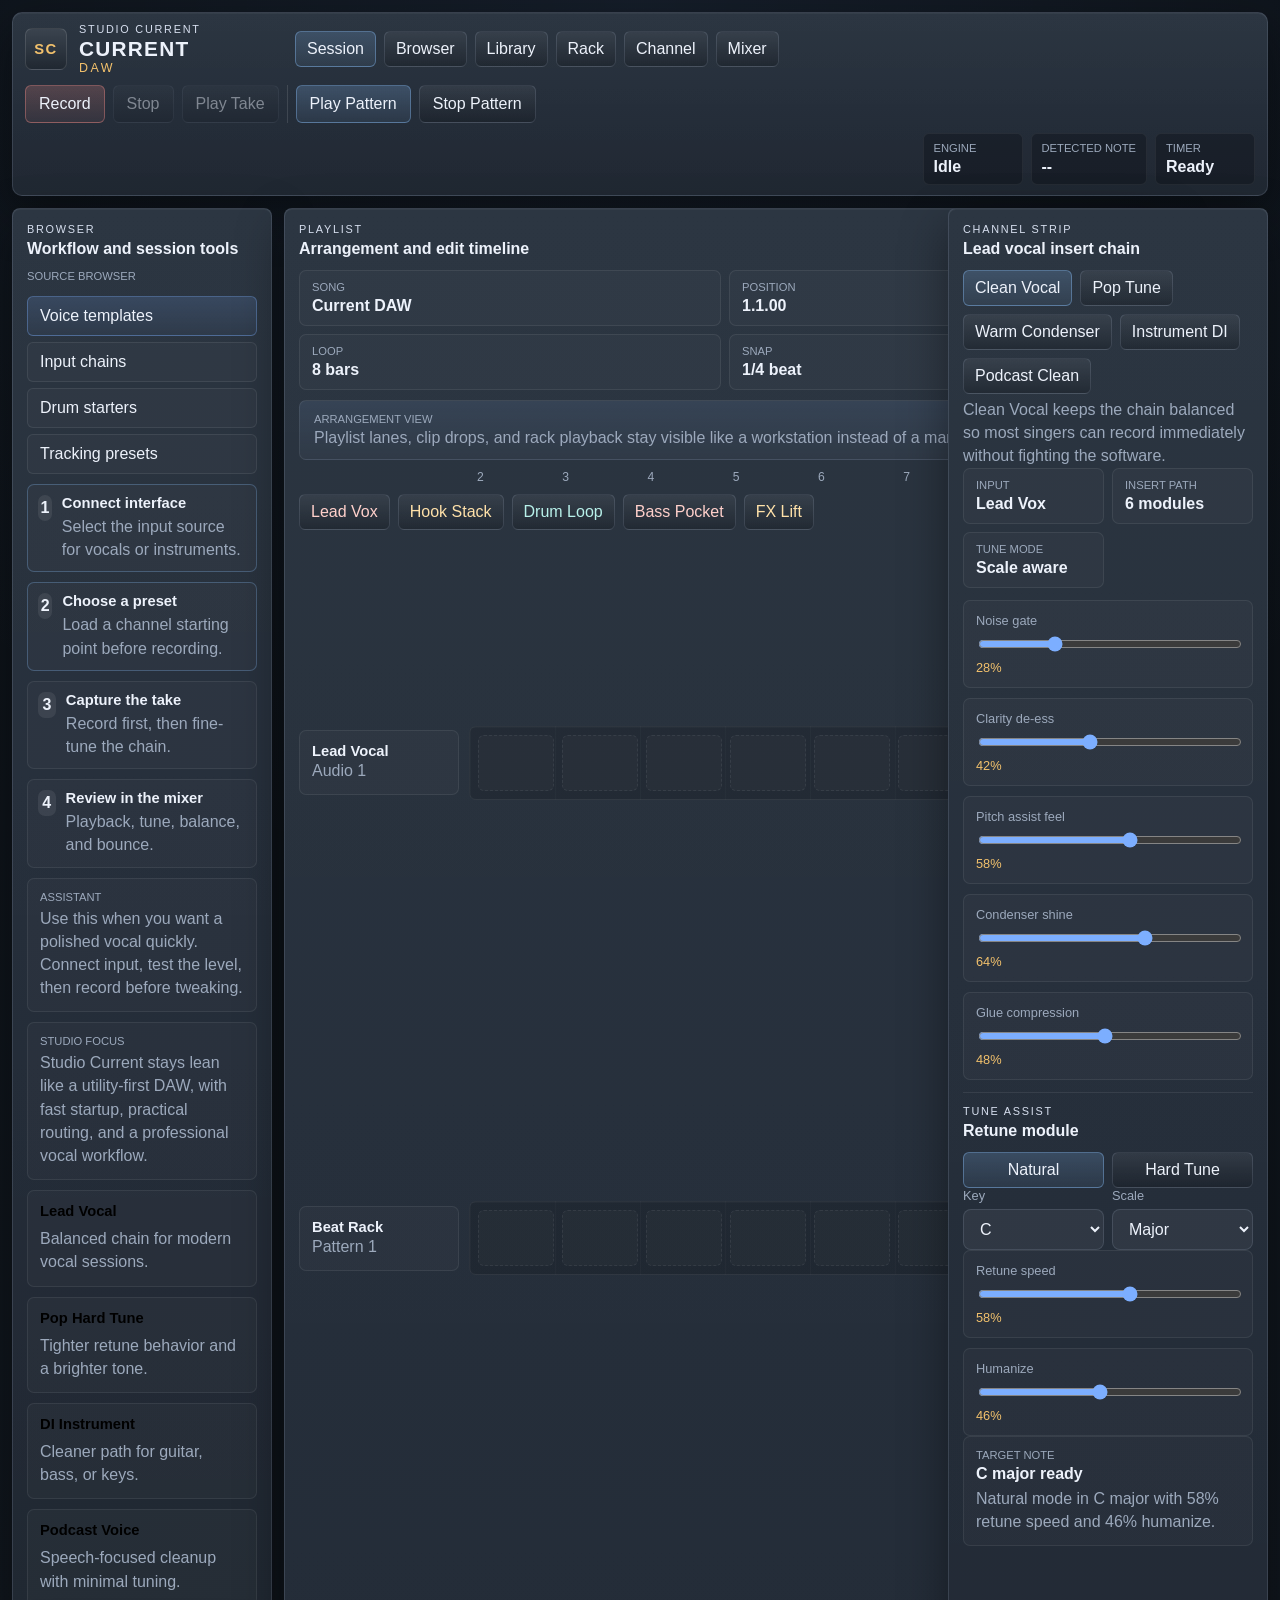
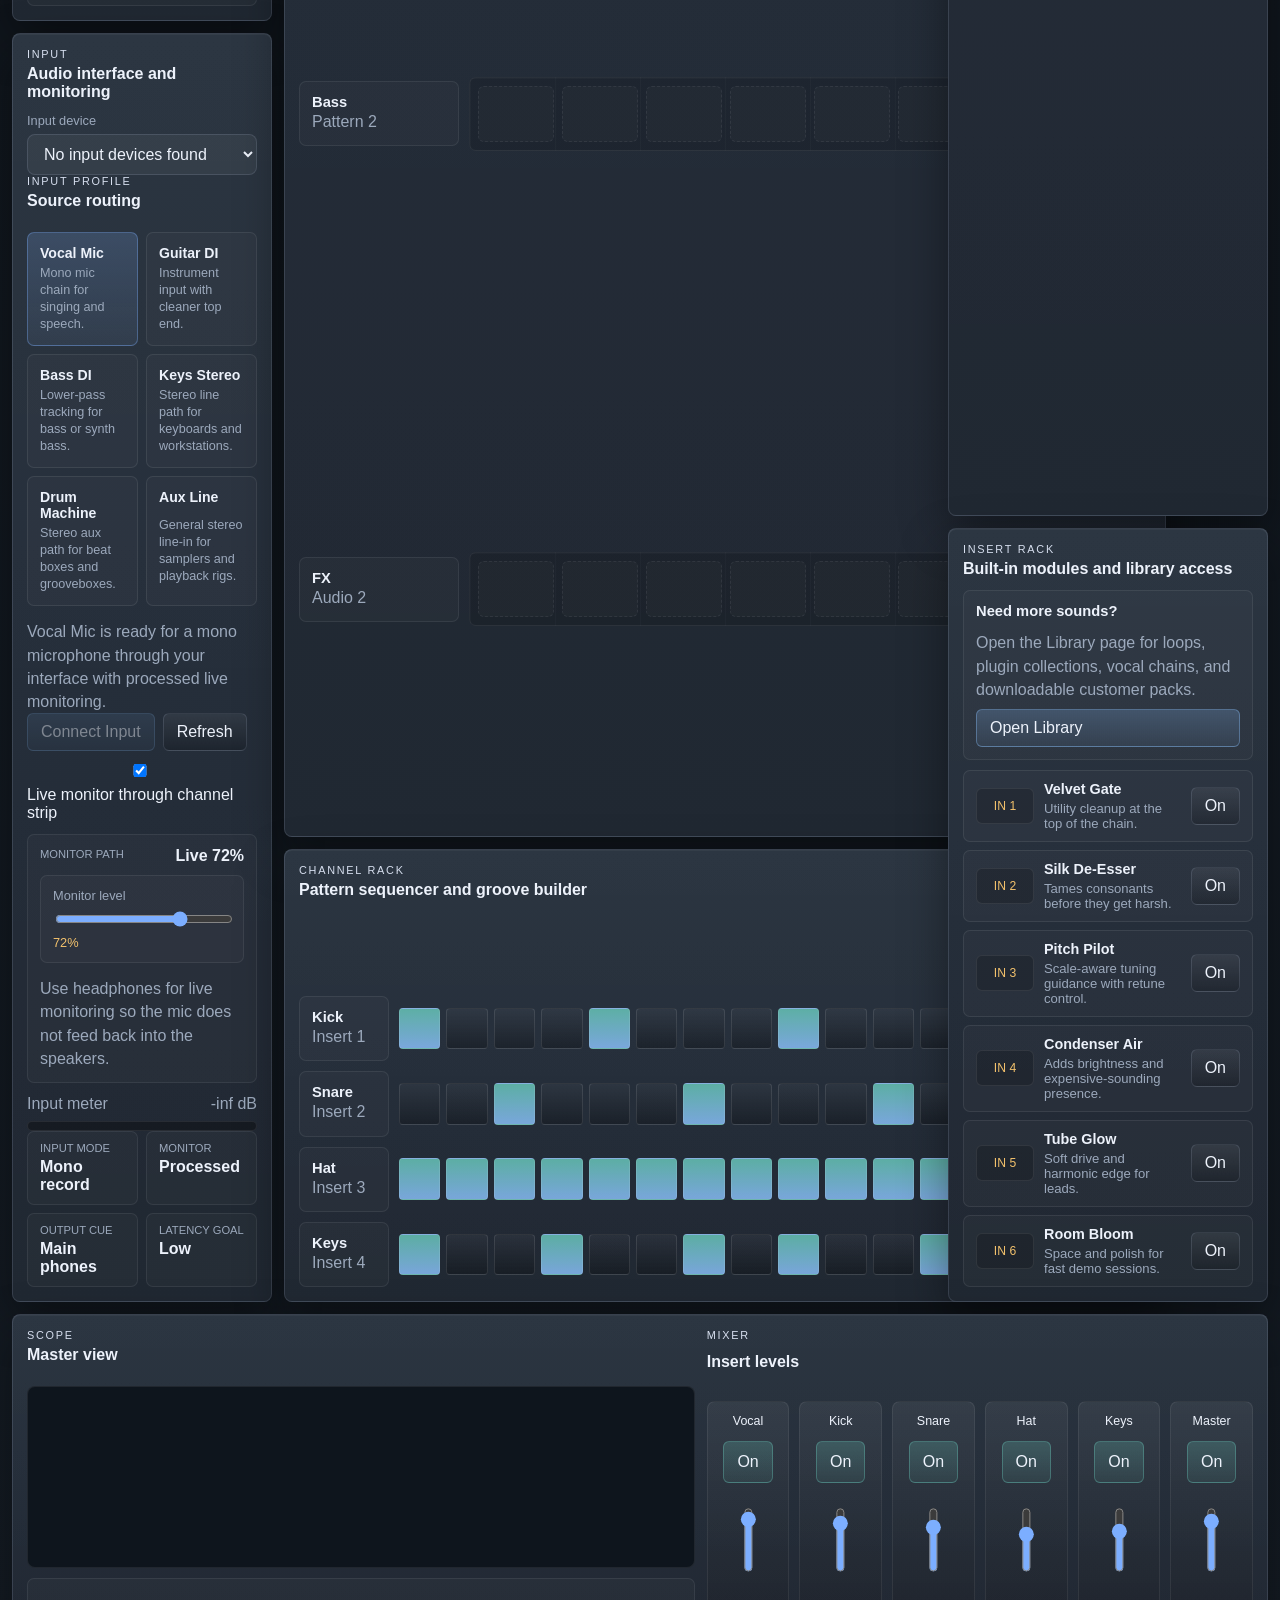
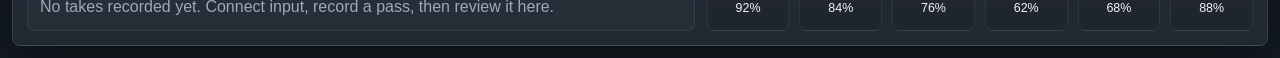
==== commit d79ed510: "Add multi-source input profiles" ====
--- a/index.html
+++ b/index.html
@@ -184,6 +184,40 @@
               <select id="input-device"></select>
             </label>
 
+            <div class="input-profile-panel">
+              <div class="section-heading compact-heading">
+                <p class="section-kicker">Input Profile</p>
+                <h2>Source routing</h2>
+              </div>
+              <div class="input-scene-grid">
+                <button class="input-scene active" type="button" data-input-profile="vocal-mic">
+                  <strong>Vocal Mic</strong>
+                  <span>Mono mic chain for singing and speech.</span>
+                </button>
+                <button class="input-scene" type="button" data-input-profile="guitar-di">
+                  <strong>Guitar DI</strong>
+                  <span>Instrument input with cleaner top end.</span>
+                </button>
+                <button class="input-scene" type="button" data-input-profile="bass-di">
+                  <strong>Bass DI</strong>
+                  <span>Lower-pass tracking for bass or synth bass.</span>
+                </button>
+                <button class="input-scene" type="button" data-input-profile="keys-stereo">
+                  <strong>Keys Stereo</strong>
+                  <span>Stereo line path for keyboards and workstations.</span>
+                </button>
+                <button class="input-scene" type="button" data-input-profile="drum-machine">
+                  <strong>Drum Machine</strong>
+                  <span>Stereo aux path for beat boxes and grooveboxes.</span>
+                </button>
+                <button class="input-scene" type="button" data-input-profile="aux-line">
+                  <strong>Aux Line</strong>
+                  <span>General stereo line-in for samplers and playback rigs.</span>
+                </button>
+              </div>
+              <p class="helper-text" id="input-profile-summary">Vocal Mic is ready for a mono microphone through your interface with processed live monitoring.</p>
+            </div>
+
             <div class="button-row">
               <button id="connect-button" class="primary-button">Connect Input</button>
               <button id="refresh-button" class="secondary-button">Refresh</button>
@@ -220,19 +254,19 @@
             <div class="session-stats">
               <div class="session-stat">
                 <span class="status-label">Input mode</span>
-                <strong>Mono record</strong>
+                <strong id="input-mode-stat">Mono record</strong>
               </div>
               <div class="session-stat">
                 <span class="status-label">Monitor</span>
-                <strong>Processed</strong>
+                <strong id="monitor-type-stat">Processed</strong>
               </div>
               <div class="session-stat">
                 <span class="status-label">Output cue</span>
-                <strong>Main phones</strong>
+                <strong id="output-cue-stat">Main phones</strong>
               </div>
               <div class="session-stat">
                 <span class="status-label">Latency goal</span>
-                <strong>Low</strong>
+                <strong id="latency-stat">Low</strong>
               </div>
             </div>
           </section>
--- a/styles.css
+++ b/styles.css
@@ -472,6 +472,7 @@
 
 .browser-stack,
 .browser-group,
+.input-profile-panel,
 .monitor-panel,
 .arrangement-toolbar,
 .channel-header,
@@ -484,6 +485,12 @@
 .browser-list {
   display: grid;
   gap: 6px;
+}
+
+.input-scene-grid {
+  display: grid;
+  grid-template-columns: repeat(2, minmax(0, 1fr));
+  gap: 8px;
 }
 
 .browser-item {
@@ -500,6 +507,36 @@
 .browser-item.is-active {
   border-color: rgba(124, 174, 255, 0.35);
   background: linear-gradient(180deg, rgba(124, 174, 255, 0.16), rgba(124, 174, 255, 0.05));
+}
+
+.input-scene {
+  display: grid;
+  gap: 4px;
+  padding: 12px;
+  text-align: left;
+  border: 1px solid rgba(255, 255, 255, 0.08);
+  border-radius: 7px;
+  background: rgba(255, 255, 255, 0.025);
+  color: var(--text);
+  cursor: pointer;
+}
+
+.input-scene strong {
+  display: block;
+  font-size: 0.88rem;
+}
+
+.input-scene span {
+  color: var(--muted);
+  font-size: 0.79rem;
+  line-height: 1.35;
+}
+
+.input-scene.active {
+  border-color: rgba(124, 174, 255, 0.35);
+  background:
+    linear-gradient(180deg, rgba(124, 174, 255, 0.18), rgba(124, 174, 255, 0.06)),
+    rgba(255, 255, 255, 0.02);
 }
 
 .monitor-panel {
@@ -1008,4 +1045,11 @@
   .mixer-strips {
     grid-template-columns: repeat(3, minmax(0, 1fr));
   }
-}
+
+  .input-scene-grid,
+  .session-stats,
+  .arrangement-metrics,
+  .channel-header {
+    grid-template-columns: 1fr;
+  }
+}
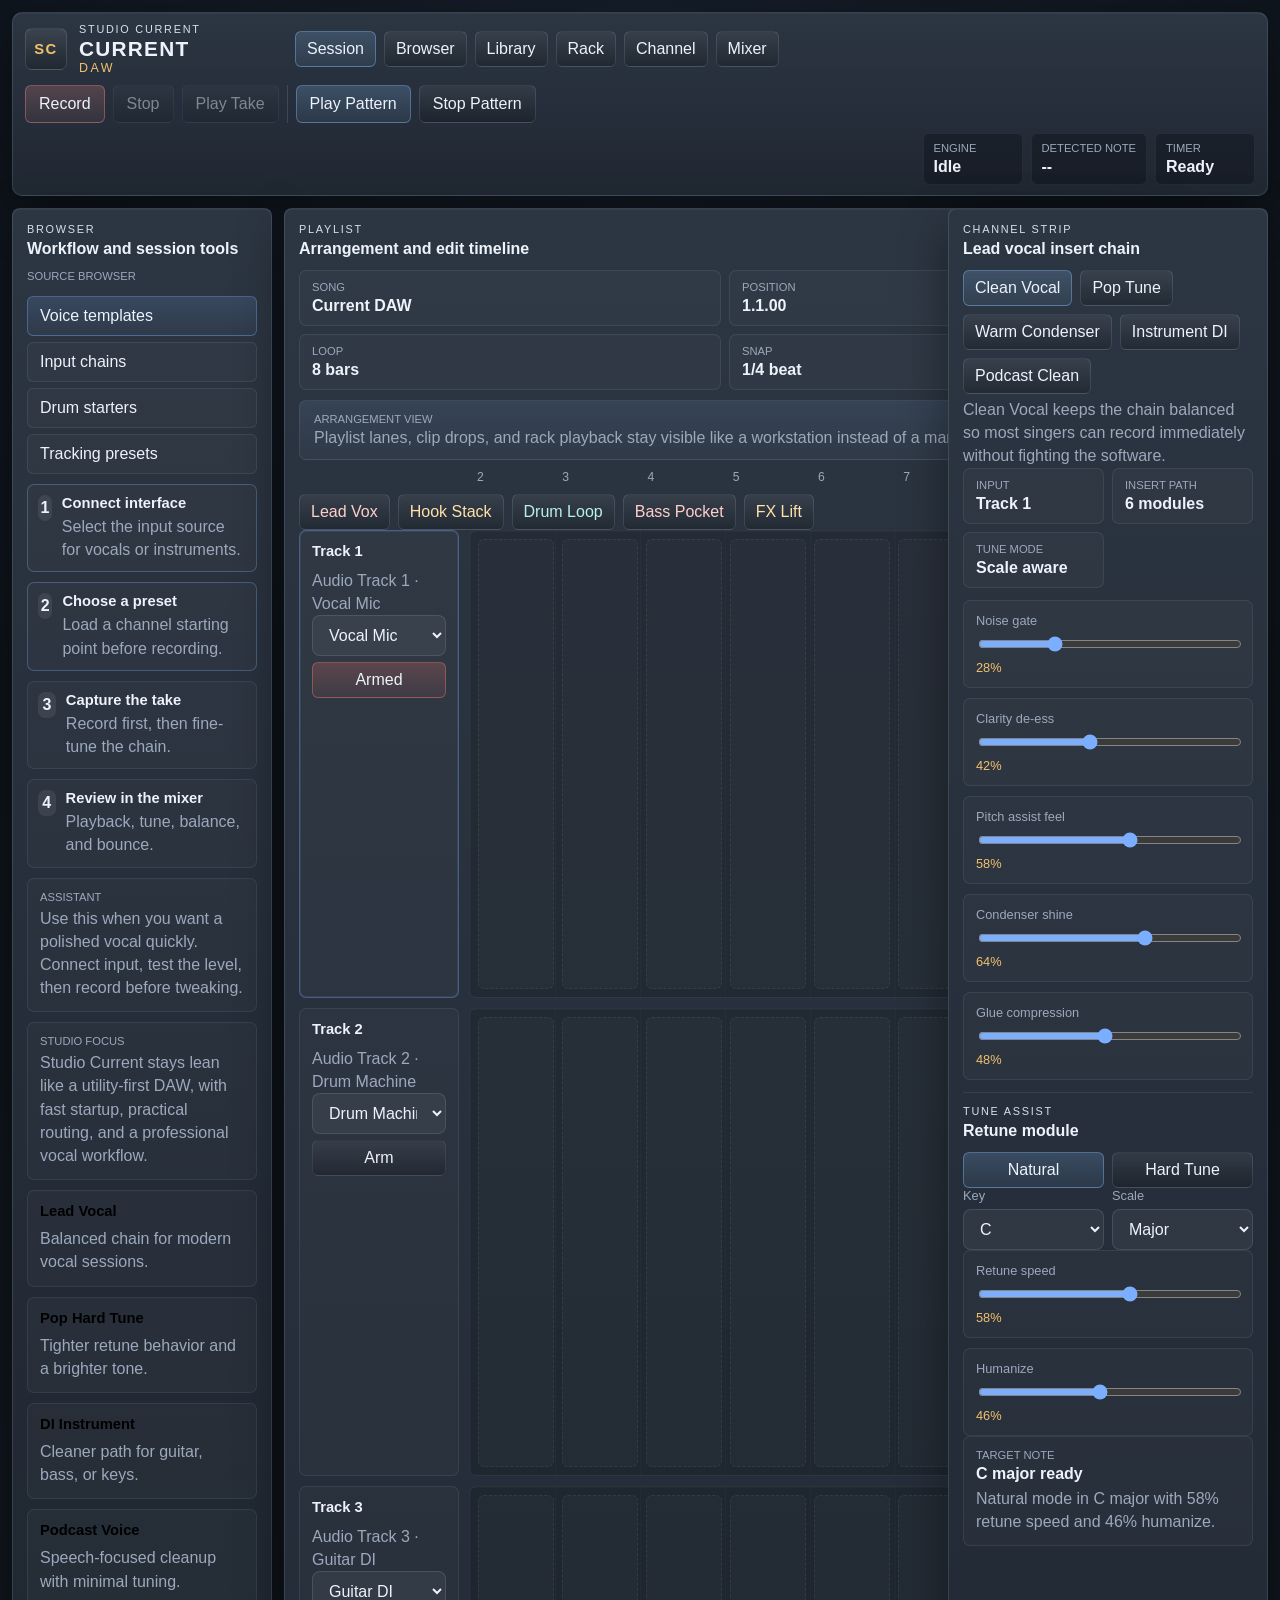
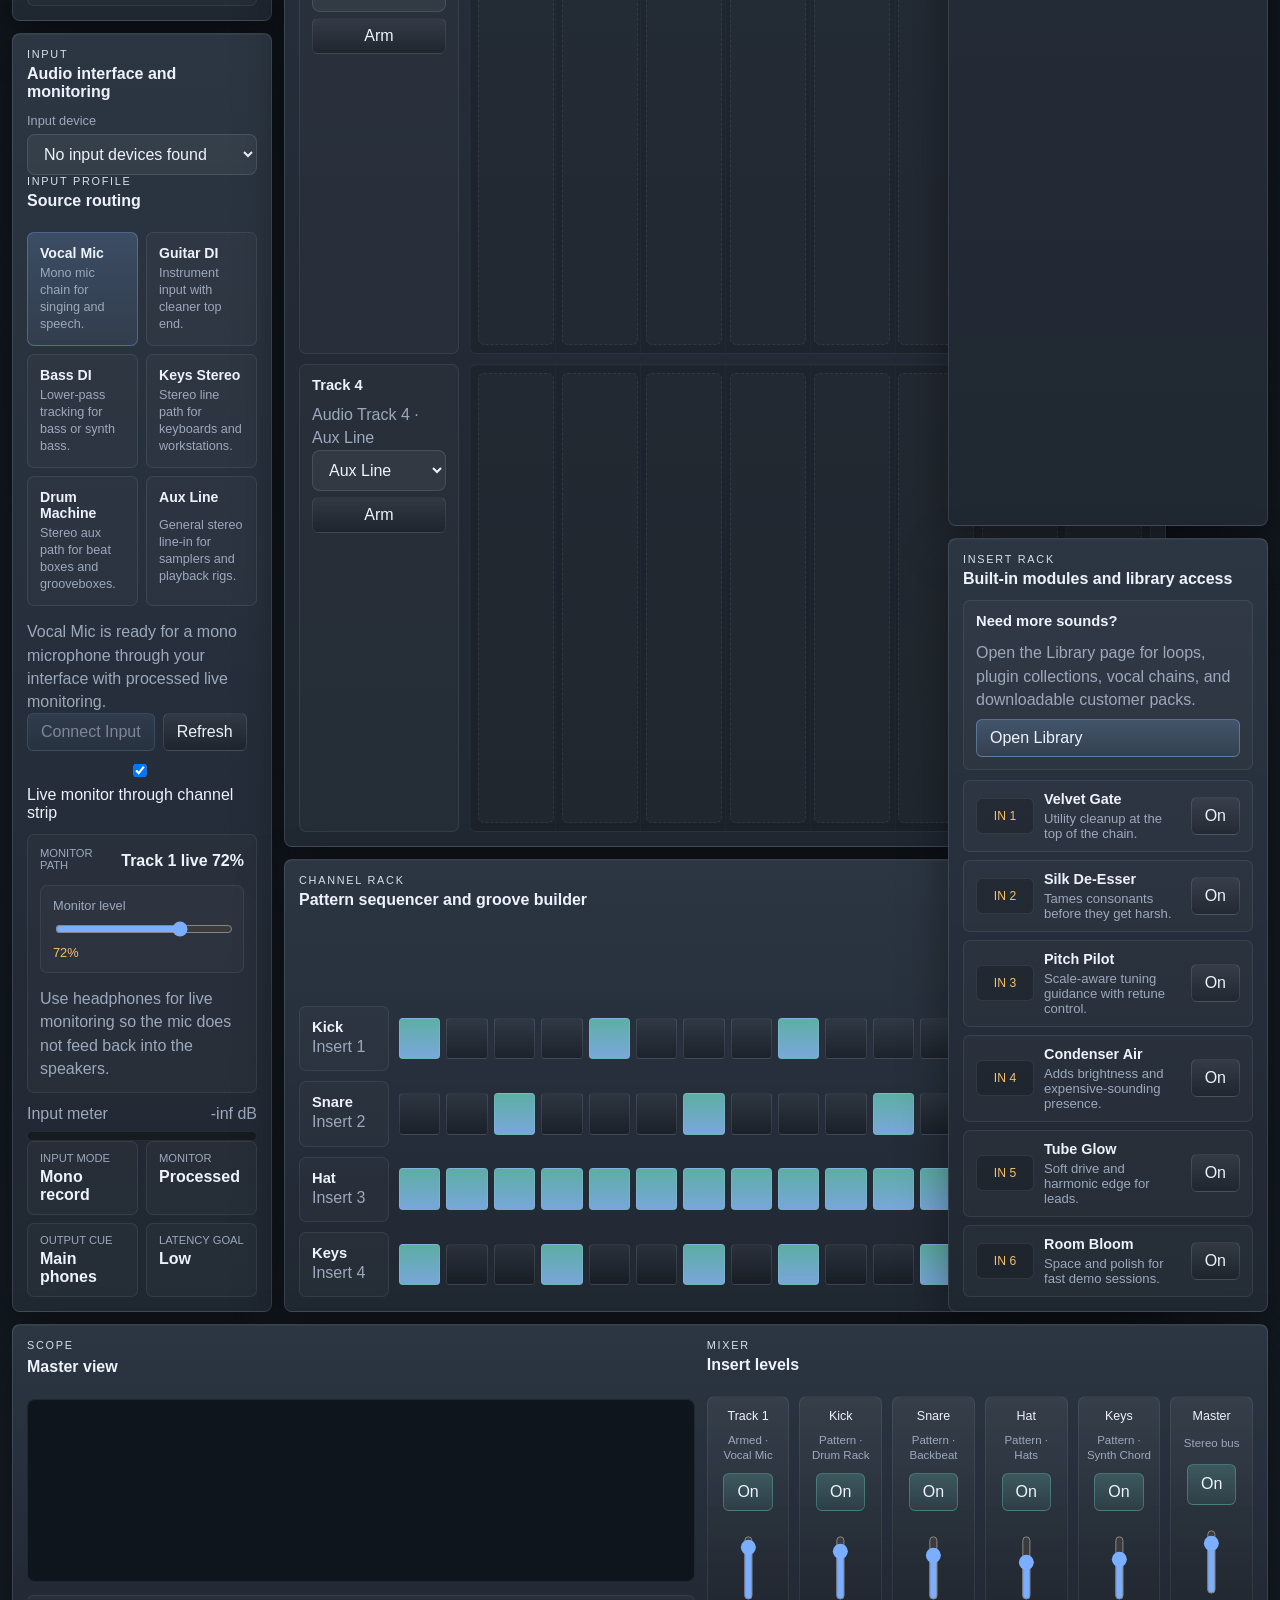
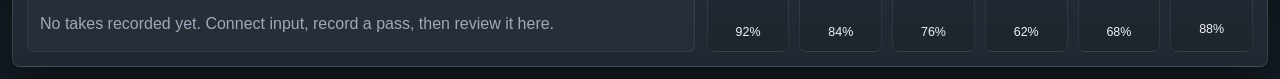
==== commit 057867bf: "Add per-track routing and record arming" ====
--- a/index.html
+++ b/index.html
@@ -15,8 +15,8 @@
       content="A vocal-first DAW experience with modern tuning, sequencing, and mixing tools."
     />
     <meta property="og:type" content="website" />
-    <meta property="og:url" content="https://studio-current-1cicjp279-jhenderson02000-2237s-projects.vercel.app" />
-    <link rel="canonical" href="https://studio-current-1cicjp279-jhenderson02000-2237s-projects.vercel.app" />
+    <meta property="og:url" content="https://studio-current.vercel.app" />
+    <link rel="canonical" href="https://studio-current.vercel.app" />
     <link rel="manifest" href="./site.webmanifest" />
     <link rel="stylesheet" href="./styles.css" />
   </head>
@@ -325,30 +325,82 @@
 
             <div class="playlist-lanes">
               <div class="playlist-lane">
-                <div class="lane-meta">
-                  <strong>Lead Vocal</strong>
-                  <span>Audio 1</span>
+                <div class="lane-meta" data-track-meta="lead">
+                  <div class="lane-title">
+                    <strong data-track-name="lead">Lead Vocal</strong>
+                    <span data-track-type="lead">Audio Track 1 · Vocal Mic</span>
+                  </div>
+                  <div class="track-routing">
+                    <select class="track-input-select" data-track="lead" aria-label="Lead Vocal input profile">
+                      <option value="vocal-mic">Vocal Mic</option>
+                      <option value="guitar-di">Guitar DI</option>
+                      <option value="bass-di">Bass DI</option>
+                      <option value="keys-stereo">Keys Stereo</option>
+                      <option value="drum-machine">Drum Machine</option>
+                      <option value="aux-line">Aux Line</option>
+                    </select>
+                    <button class="track-arm-button active" type="button" data-track="lead">Armed</button>
+                  </div>
                 </div>
                 <div class="timeline-row" data-lane="lead"></div>
               </div>
               <div class="playlist-lane">
-                <div class="lane-meta">
-                  <strong>Beat Rack</strong>
-                  <span>Pattern 1</span>
+                <div class="lane-meta" data-track-meta="beat">
+                  <div class="lane-title">
+                    <strong data-track-name="beat">Beat Rack</strong>
+                    <span data-track-type="beat">Pattern Track · Drum Machine</span>
+                  </div>
+                  <div class="track-routing">
+                    <select class="track-input-select" data-track="beat" aria-label="Beat Rack input profile">
+                      <option value="vocal-mic">Vocal Mic</option>
+                      <option value="guitar-di">Guitar DI</option>
+                      <option value="bass-di">Bass DI</option>
+                      <option value="keys-stereo">Keys Stereo</option>
+                      <option value="drum-machine" selected>Drum Machine</option>
+                      <option value="aux-line">Aux Line</option>
+                    </select>
+                    <button class="track-arm-button" type="button" data-track="beat">Arm</button>
+                  </div>
                 </div>
                 <div class="timeline-row" data-lane="beat"></div>
               </div>
               <div class="playlist-lane">
-                <div class="lane-meta">
-                  <strong>Bass</strong>
-                  <span>Pattern 2</span>
+                <div class="lane-meta" data-track-meta="bass">
+                  <div class="lane-title">
+                    <strong data-track-name="bass">Instrument DI</strong>
+                    <span data-track-type="bass">Audio Track 2 · Guitar DI</span>
+                  </div>
+                  <div class="track-routing">
+                    <select class="track-input-select" data-track="bass" aria-label="Instrument DI input profile">
+                      <option value="vocal-mic">Vocal Mic</option>
+                      <option value="guitar-di" selected>Guitar DI</option>
+                      <option value="bass-di">Bass DI</option>
+                      <option value="keys-stereo">Keys Stereo</option>
+                      <option value="drum-machine">Drum Machine</option>
+                      <option value="aux-line">Aux Line</option>
+                    </select>
+                    <button class="track-arm-button" type="button" data-track="bass">Arm</button>
+                  </div>
                 </div>
                 <div class="timeline-row" data-lane="bass"></div>
               </div>
               <div class="playlist-lane">
-                <div class="lane-meta">
-                  <strong>FX</strong>
-                  <span>Audio 2</span>
+                <div class="lane-meta" data-track-meta="fx">
+                  <div class="lane-title">
+                    <strong data-track-name="fx">Stereo Aux</strong>
+                    <span data-track-type="fx">Audio Track 3 · Aux Line</span>
+                  </div>
+                  <div class="track-routing">
+                    <select class="track-input-select" data-track="fx" aria-label="Stereo Aux input profile">
+                      <option value="vocal-mic">Vocal Mic</option>
+                      <option value="guitar-di">Guitar DI</option>
+                      <option value="bass-di">Bass DI</option>
+                      <option value="keys-stereo">Keys Stereo</option>
+                      <option value="drum-machine">Drum Machine</option>
+                      <option value="aux-line" selected>Aux Line</option>
+                    </select>
+                    <button class="track-arm-button" type="button" data-track="fx">Arm</button>
+                  </div>
                 </div>
                 <div class="timeline-row" data-lane="fx"></div>
               </div>
@@ -424,7 +476,7 @@
             <div class="channel-header">
               <div class="channel-badge">
                 <span class="status-label">Input</span>
-                <strong>Lead Vox</strong>
+                <strong id="channel-input-name">Lead Vocal</strong>
               </div>
               <div class="channel-badge">
                 <span class="status-label">Insert path</span>
@@ -615,37 +667,43 @@
 
           <div class="mixer-strips" id="mixer-strips">
             <div class="mixer-strip" data-strip="vocal">
-              <span class="strip-name">Vocal</span>
+              <span class="strip-name" data-strip-name="vocal">Lead Vocal</span>
+              <span class="strip-type" data-strip-type="vocal">Armed · Vocal Mic</span>
               <button class="strip-toggle active" data-action="mute">Mute</button>
               <input class="strip-fader" data-strip="vocal" type="range" min="0" max="100" value="92" orient="vertical" />
               <span class="strip-readout" data-readout="vocal">92%</span>
             </div>
             <div class="mixer-strip" data-strip="kick">
-              <span class="strip-name">Kick</span>
+              <span class="strip-name" data-strip-name="kick">Kick</span>
+              <span class="strip-type" data-strip-type="kick">Pattern · Drum Rack</span>
               <button class="strip-toggle active" data-action="mute">Mute</button>
               <input class="strip-fader" data-strip="kick" type="range" min="0" max="100" value="84" orient="vertical" />
               <span class="strip-readout" data-readout="kick">84%</span>
             </div>
             <div class="mixer-strip" data-strip="snare">
-              <span class="strip-name">Snare</span>
+              <span class="strip-name" data-strip-name="snare">Snare</span>
+              <span class="strip-type" data-strip-type="snare">Pattern · Backbeat</span>
               <button class="strip-toggle active" data-action="mute">Mute</button>
               <input class="strip-fader" data-strip="snare" type="range" min="0" max="100" value="76" orient="vertical" />
               <span class="strip-readout" data-readout="snare">76%</span>
             </div>
             <div class="mixer-strip" data-strip="hat">
-              <span class="strip-name">Hat</span>
+              <span class="strip-name" data-strip-name="hat">Hat</span>
+              <span class="strip-type" data-strip-type="hat">Pattern · Hats</span>
               <button class="strip-toggle active" data-action="mute">Mute</button>
               <input class="strip-fader" data-strip="hat" type="range" min="0" max="100" value="62" orient="vertical" />
               <span class="strip-readout" data-readout="hat">62%</span>
             </div>
             <div class="mixer-strip" data-strip="keys">
-              <span class="strip-name">Keys</span>
+              <span class="strip-name" data-strip-name="keys">Keys</span>
+              <span class="strip-type" data-strip-type="keys">Pattern · Synth Chord</span>
               <button class="strip-toggle active" data-action="mute">Mute</button>
               <input class="strip-fader" data-strip="keys" type="range" min="0" max="100" value="68" orient="vertical" />
               <span class="strip-readout" data-readout="keys">68%</span>
             </div>
             <div class="mixer-strip" data-strip="master">
-              <span class="strip-name">Master</span>
+              <span class="strip-name" data-strip-name="master">Master</span>
+              <span class="strip-type" data-strip-type="master">Stereo bus</span>
               <button class="strip-toggle active" data-action="mute">Mute</button>
               <input class="strip-fader" data-strip="master" type="range" min="0" max="100" value="88" orient="vertical" />
               <span class="strip-readout" data-readout="master">88%</span>
--- a/styles.css
+++ b/styles.css
@@ -575,6 +575,12 @@
   background: rgba(255, 255, 255, 0.025);
 }
 
+.lane-title,
+.track-routing {
+  display: grid;
+  gap: 6px;
+}
+
 .arrangement-toolbar {
   margin-bottom: 10px;
 }
@@ -610,7 +616,30 @@
   display: grid;
   grid-template-columns: 160px 1fr;
   gap: 10px;
-  align-items: center;
+  align-items: stretch;
+}
+
+.lane-meta.armed {
+  border-color: rgba(124, 174, 255, 0.34);
+  box-shadow: inset 0 0 0 1px rgba(124, 174, 255, 0.12);
+}
+
+.track-routing select {
+  min-width: 0;
+}
+
+.track-arm-button {
+  border: 1px solid rgba(255, 255, 255, 0.08);
+  border-radius: 6px;
+  background: linear-gradient(180deg, rgba(255, 255, 255, 0.05), rgba(0, 0, 0, 0.2));
+  color: var(--text);
+  padding: 8px 10px;
+  cursor: pointer;
+}
+
+.track-arm-button.active {
+  border-color: rgba(239, 118, 110, 0.42);
+  background: linear-gradient(180deg, rgba(239, 118, 110, 0.24), rgba(239, 118, 110, 0.08));
 }
 
 .timeline-row {
@@ -814,6 +843,13 @@
   font-size: 0.78rem;
 }
 
+.strip-type {
+  color: var(--muted);
+  font-size: 0.72rem;
+  text-align: center;
+  line-height: 1.3;
+}
+
 .strip-toggle.active {
   border-color: rgba(109, 211, 195, 0.32);
   background: linear-gradient(180deg, rgba(109, 211, 195, 0.22), rgba(109, 211, 195, 0.08));
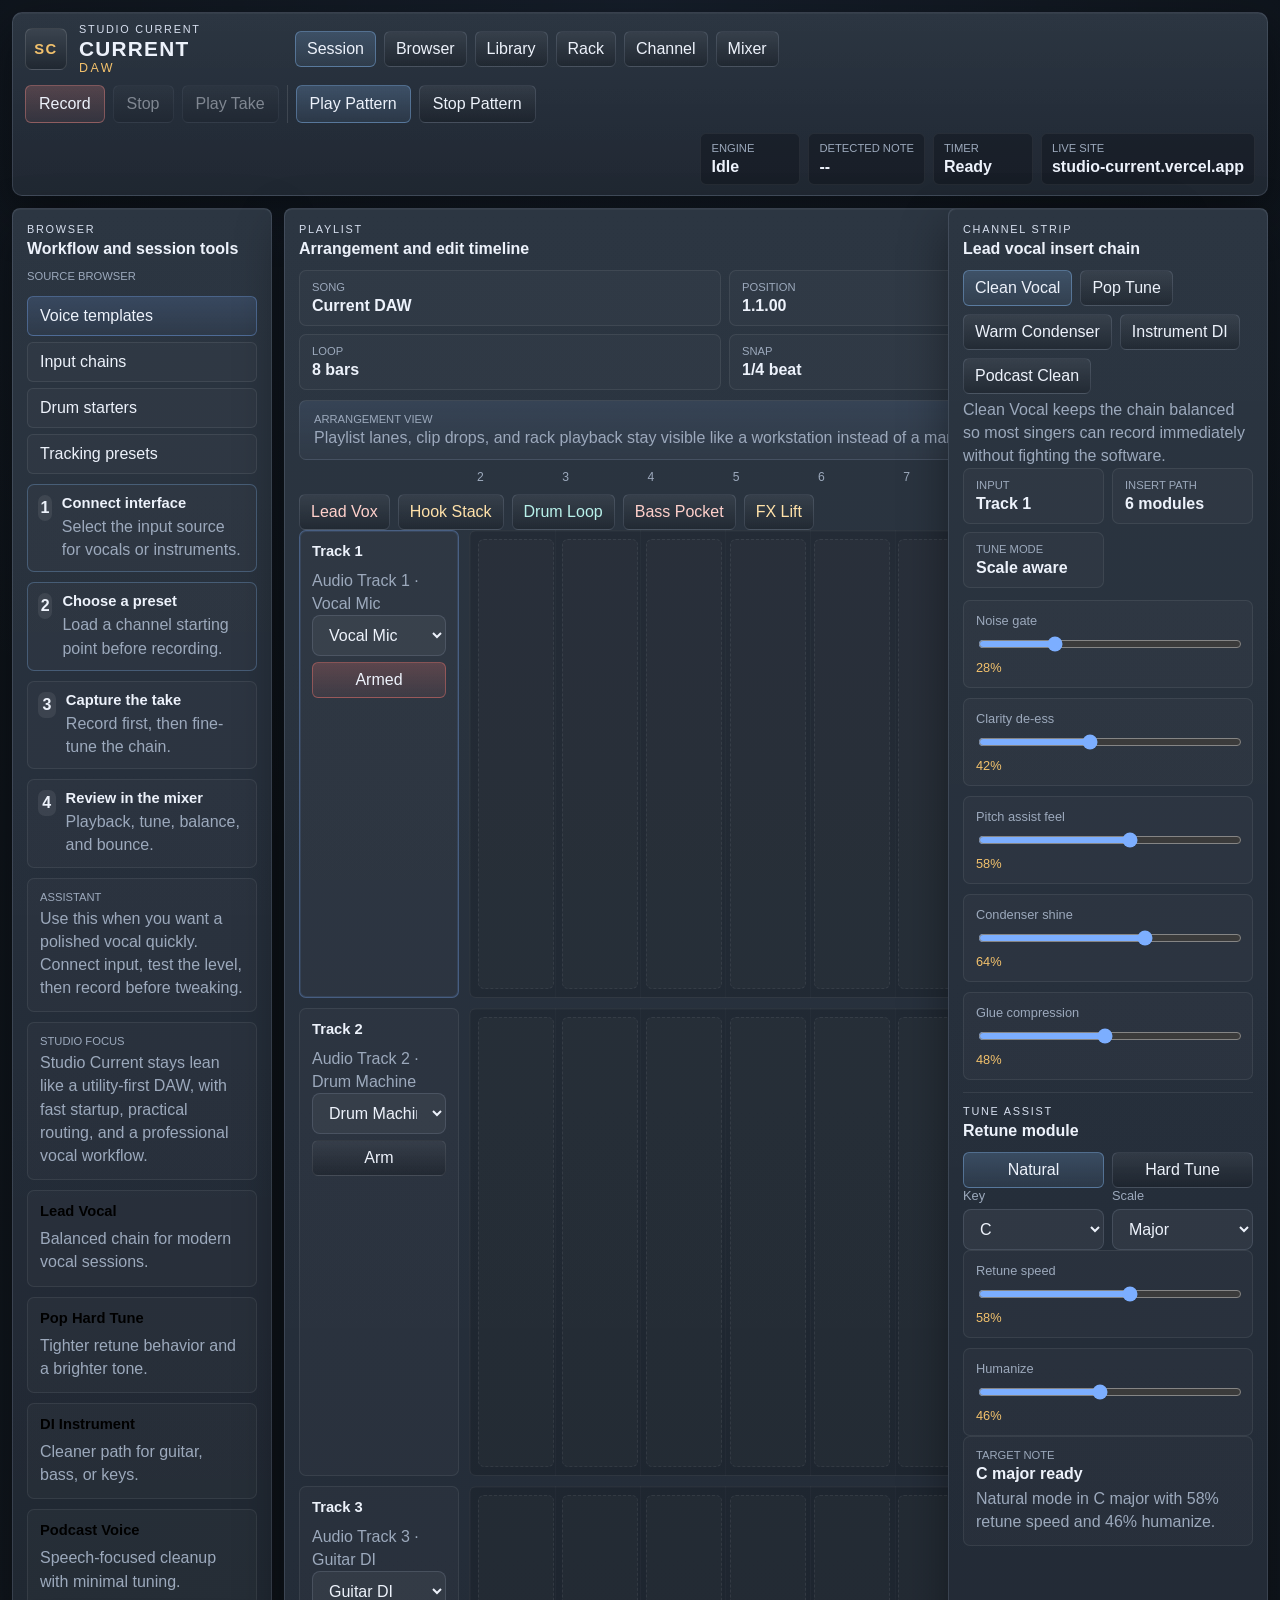
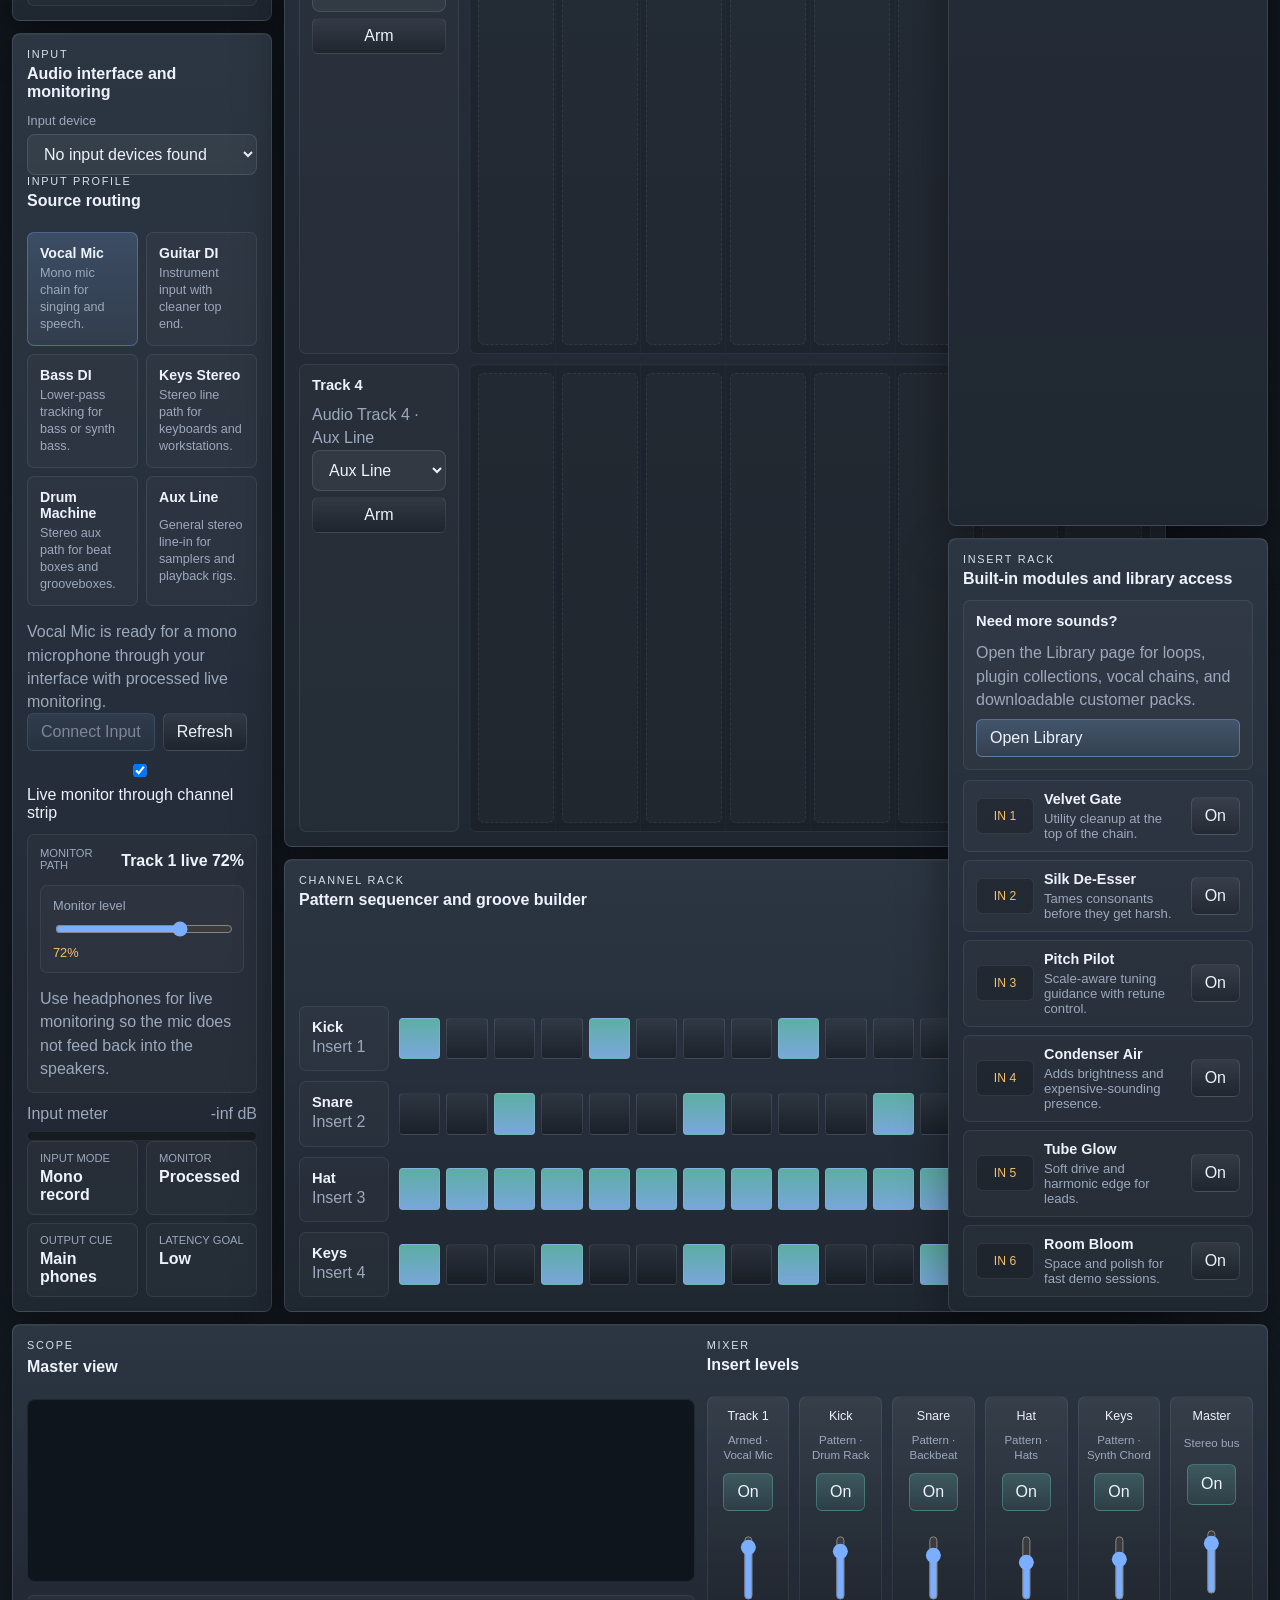
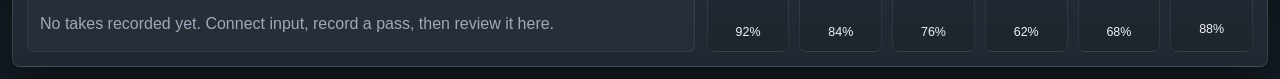
==== commit ab6be9e3: "Expose public site URL in app headers" ====
--- a/index.html
+++ b/index.html
@@ -89,6 +89,10 @@
             <span class="status-label">Timer</span>
             <strong id="recording-timer">Ready</strong>
           </div>
+          <div>
+            <span class="status-label">Live site</span>
+            <strong><a class="status-link" href="https://studio-current.vercel.app" target="_blank" rel="noreferrer">studio-current.vercel.app</a></strong>
+          </div>
         </div>
       </header>
 
--- a/styles.css
+++ b/styles.css
@@ -217,6 +217,16 @@
   color: var(--muted);
 }
 
+.status-link {
+  color: var(--text);
+  text-decoration: none;
+}
+
+.status-link:hover,
+.status-link:focus-visible {
+  text-decoration: underline;
+}
+
 .divider {
   width: 1px;
   min-height: 32px;
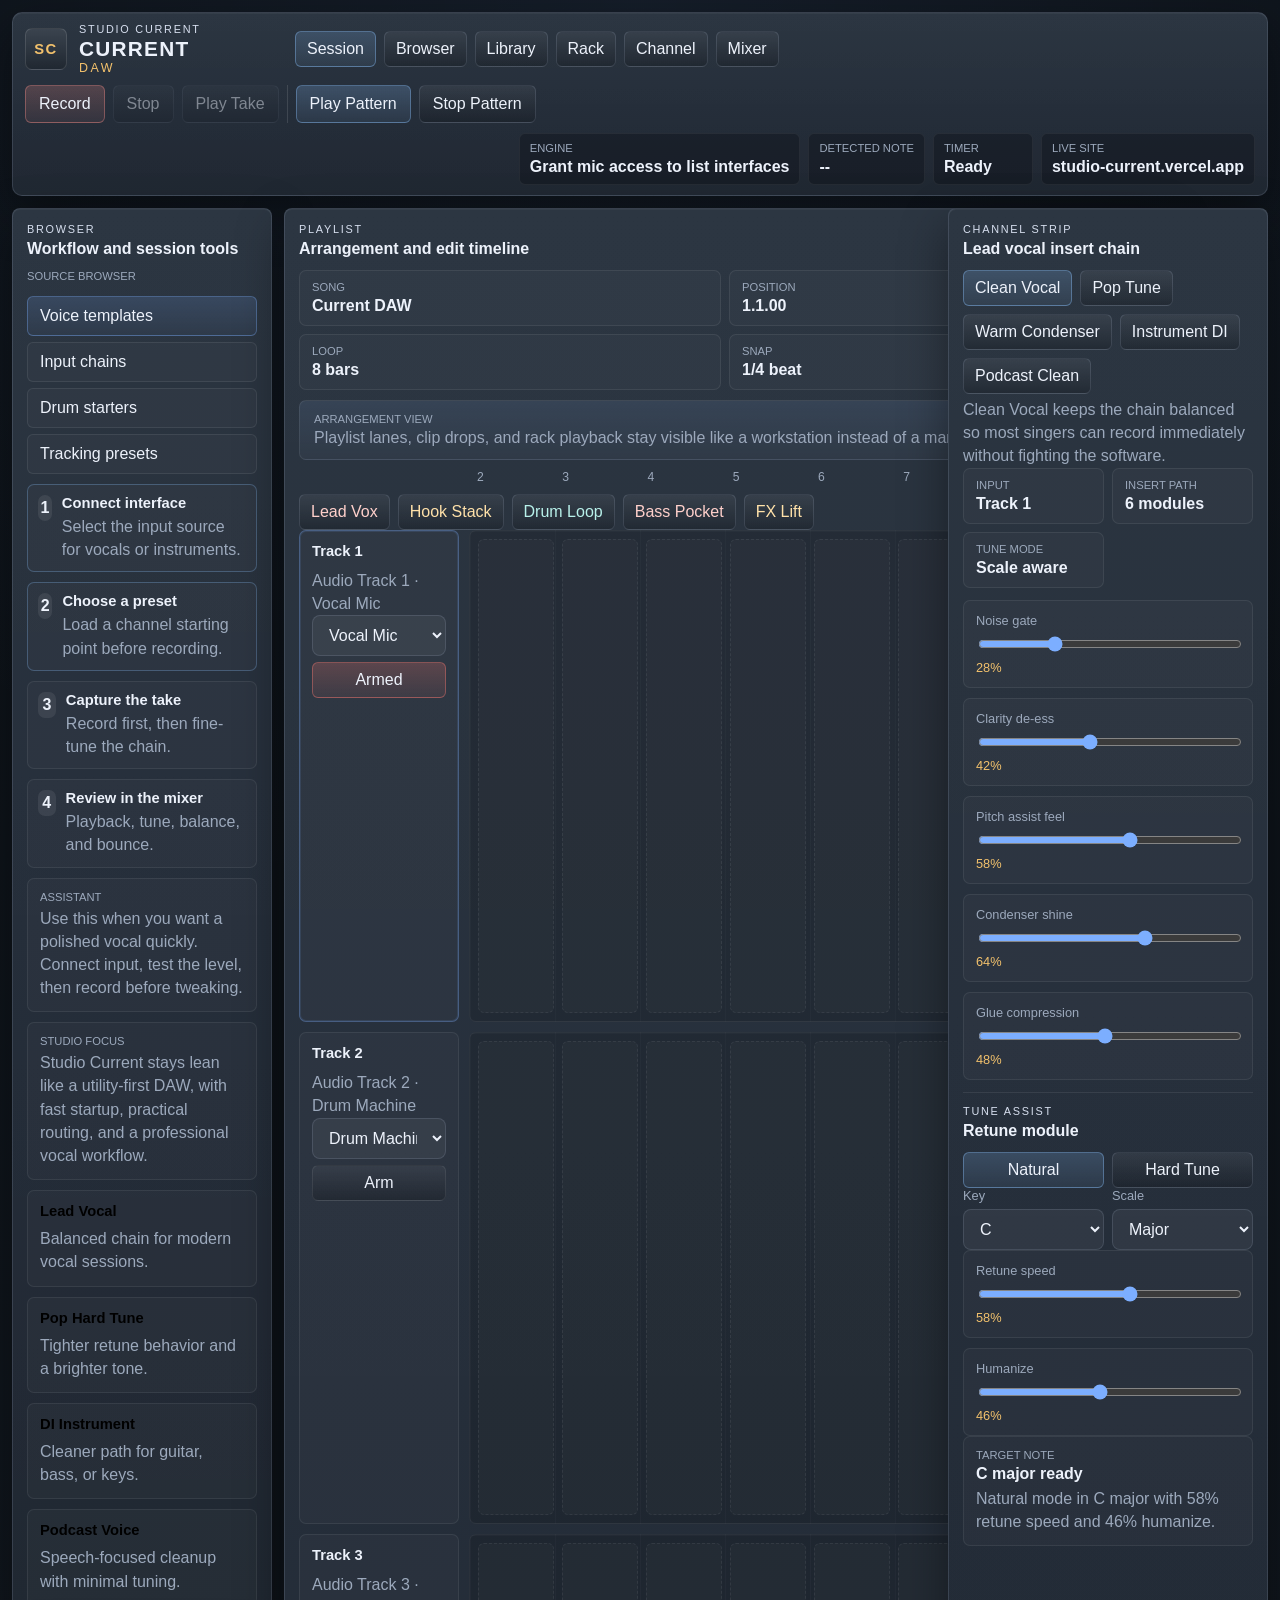
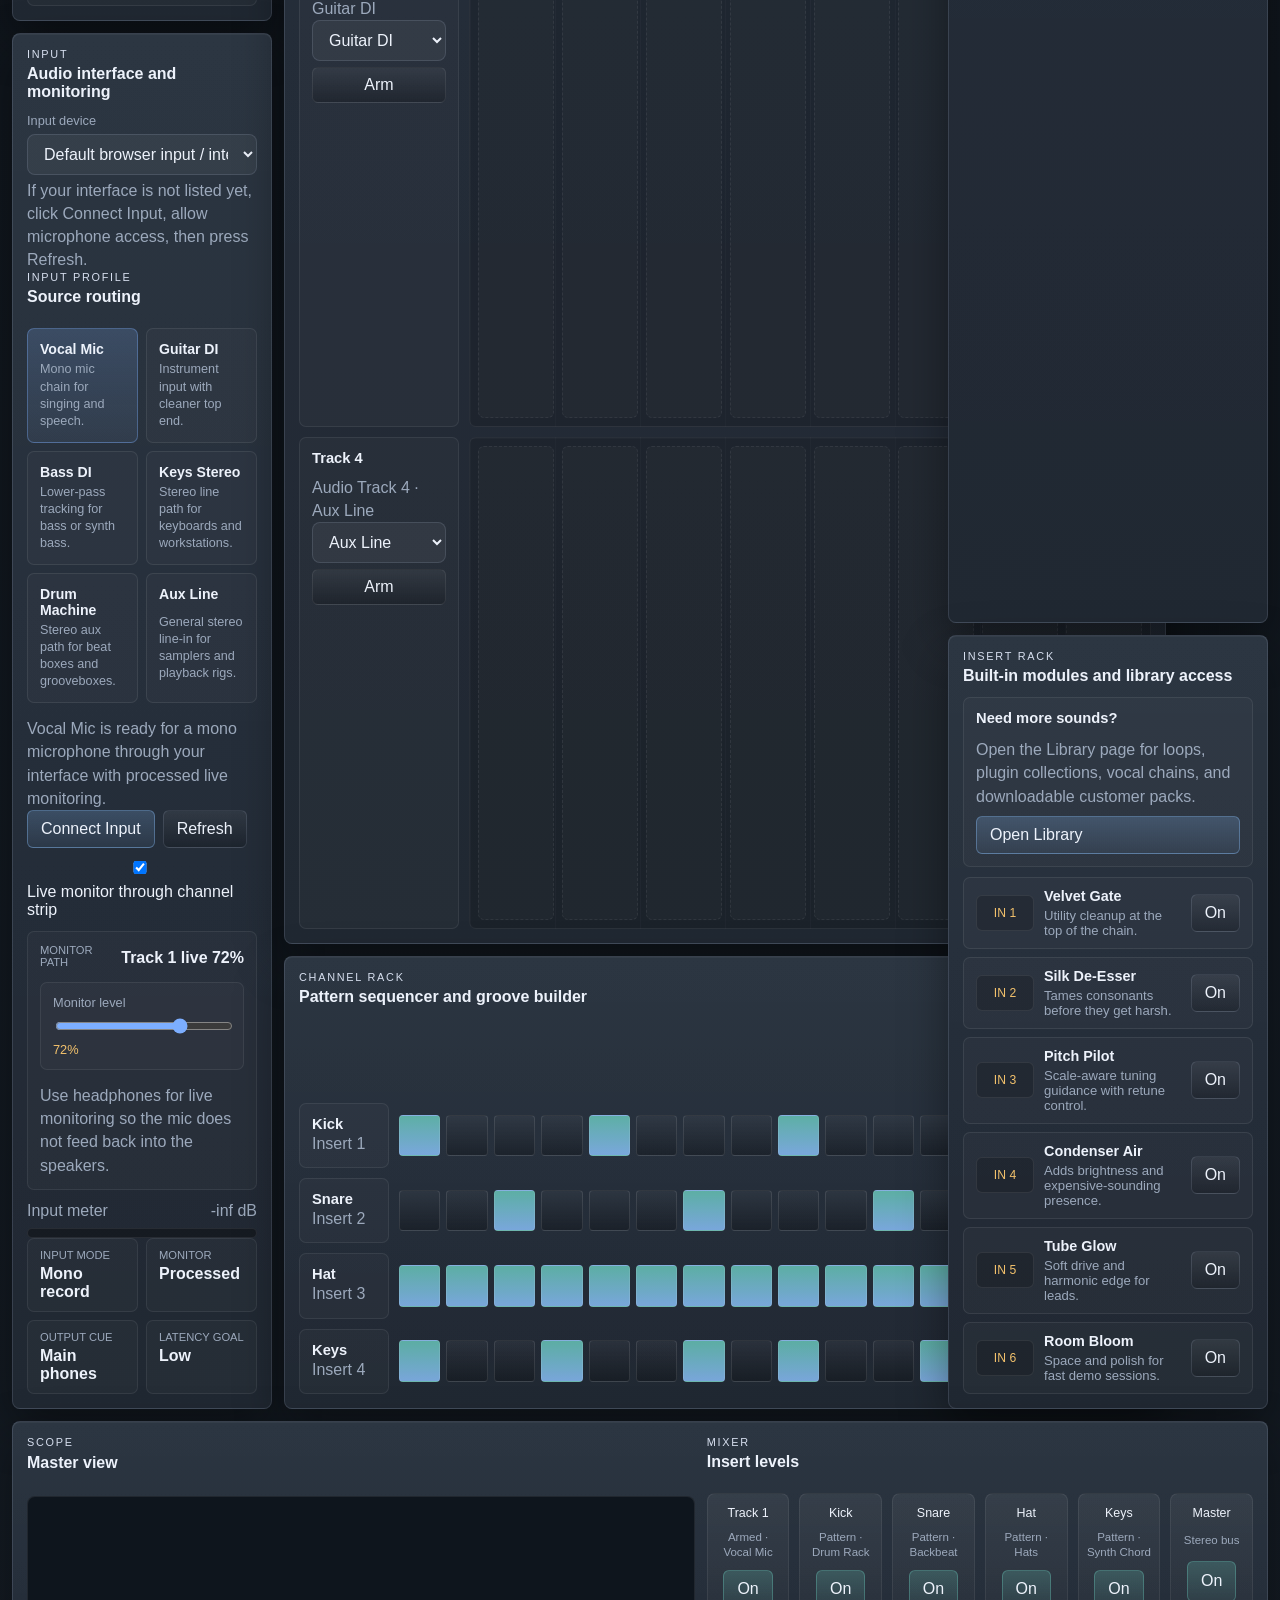
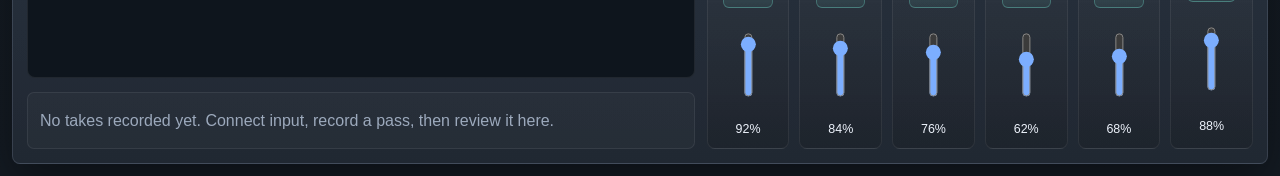
==== commit 052117f2: "Improve browser input permission flow" ====
--- a/index.html
+++ b/index.html
@@ -187,6 +187,7 @@
               <span>Input device</span>
               <select id="input-device"></select>
             </label>
+            <p class="helper-text" id="input-device-help">Choose your interface if it appears here, or leave the browser default input selected and click Connect Input.</p>
 
             <div class="input-profile-panel">
               <div class="section-heading compact-heading">
